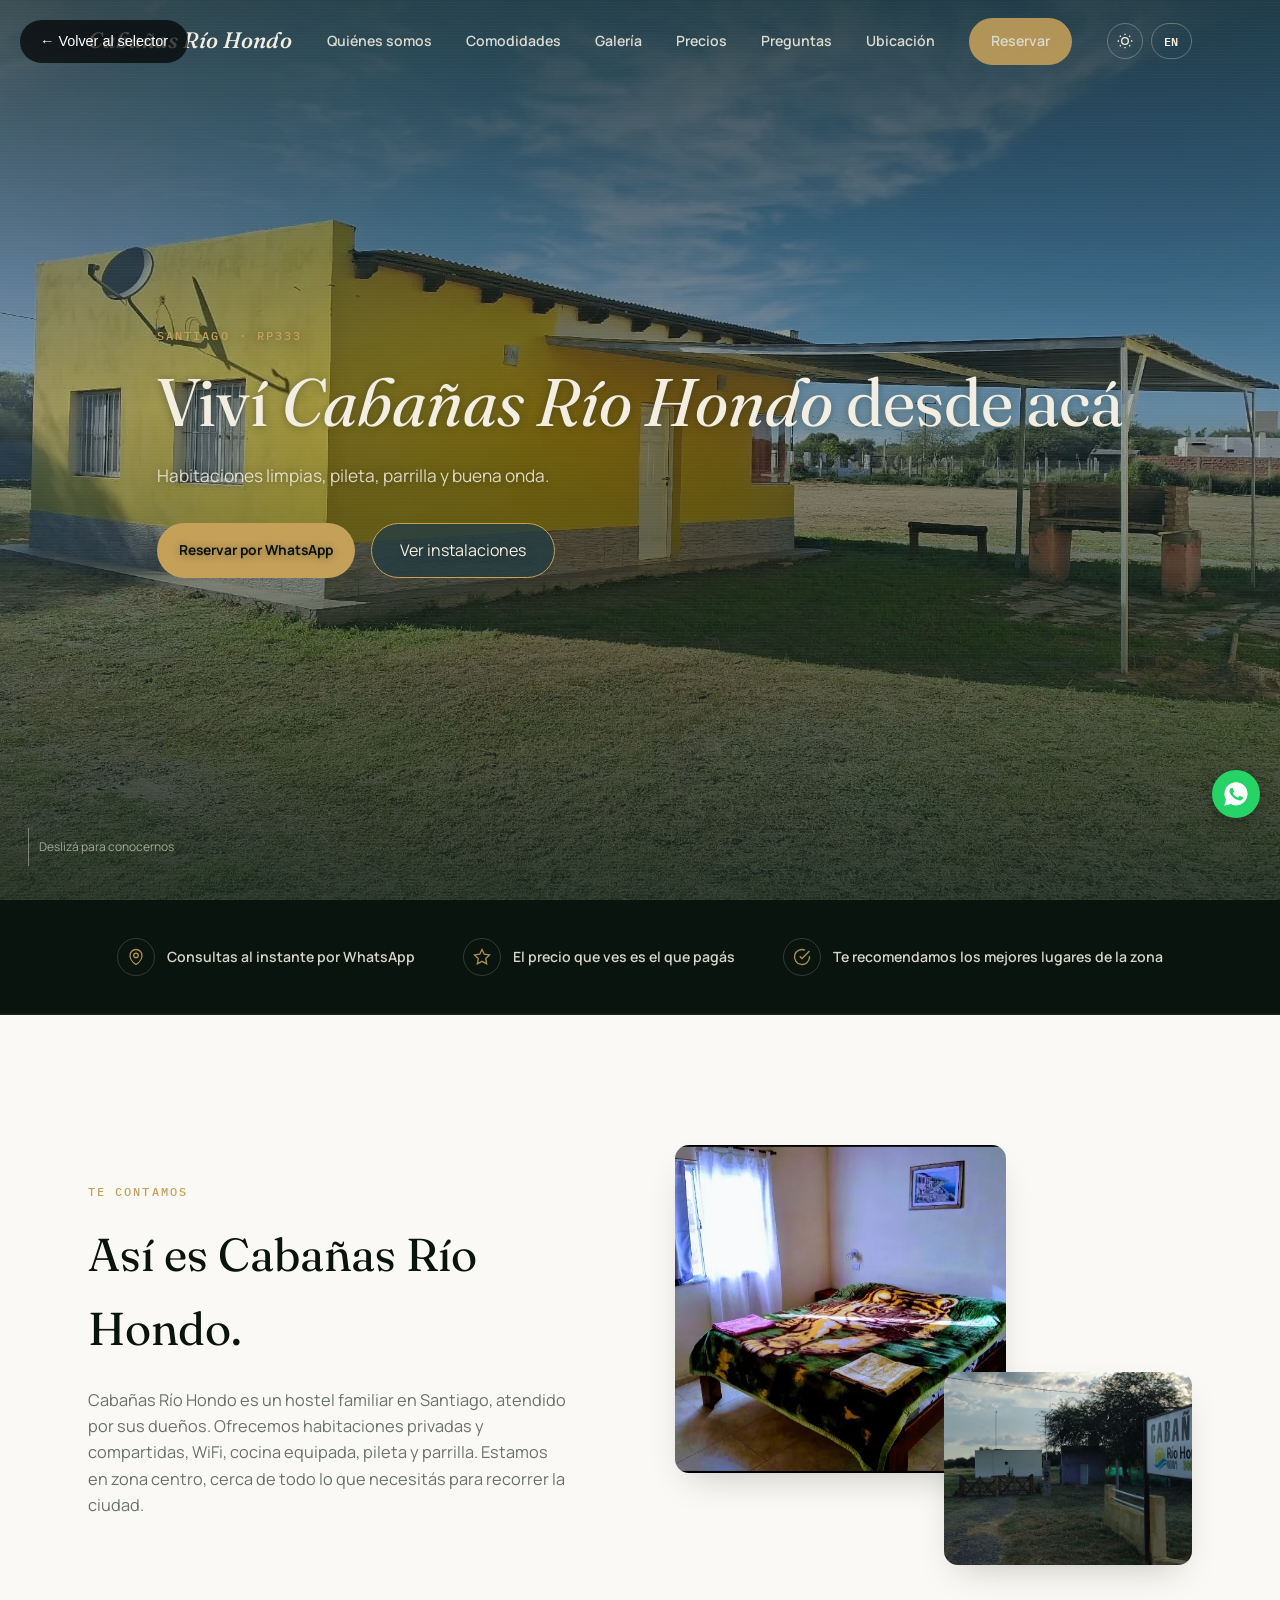
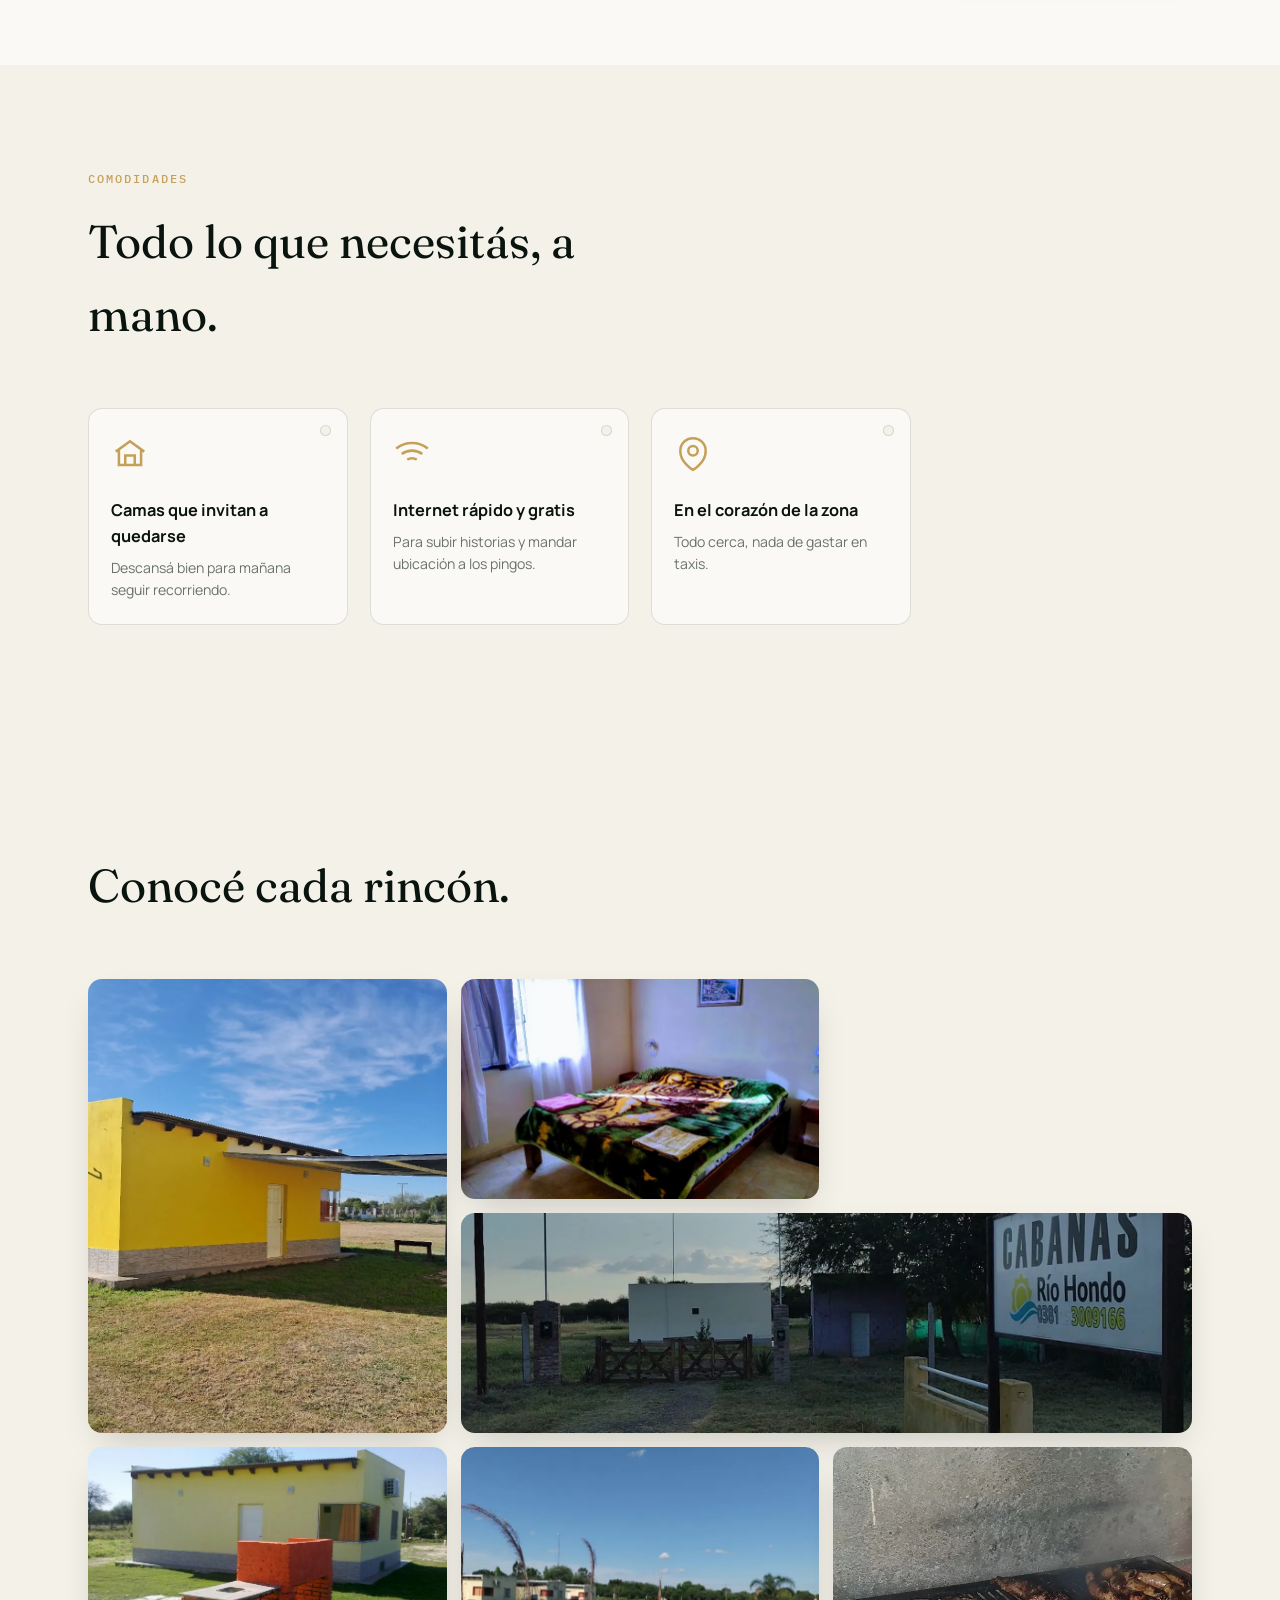
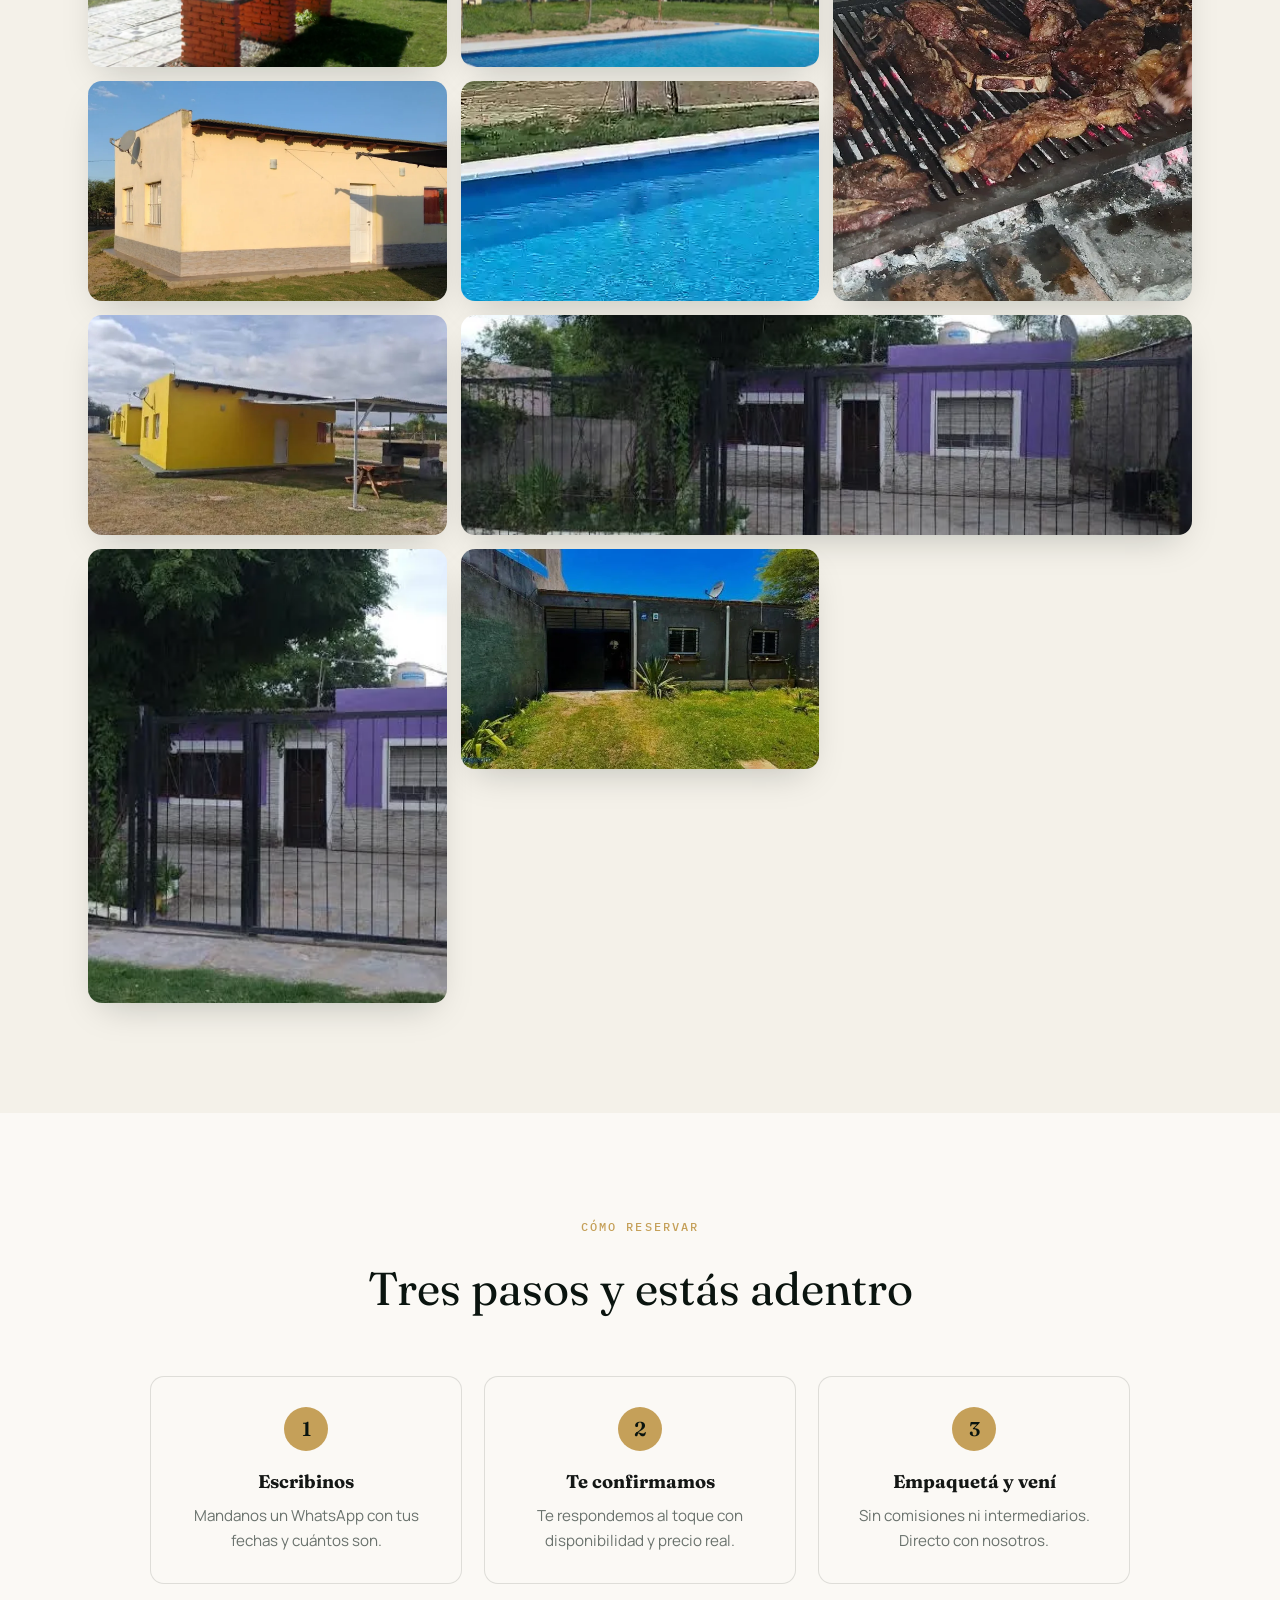
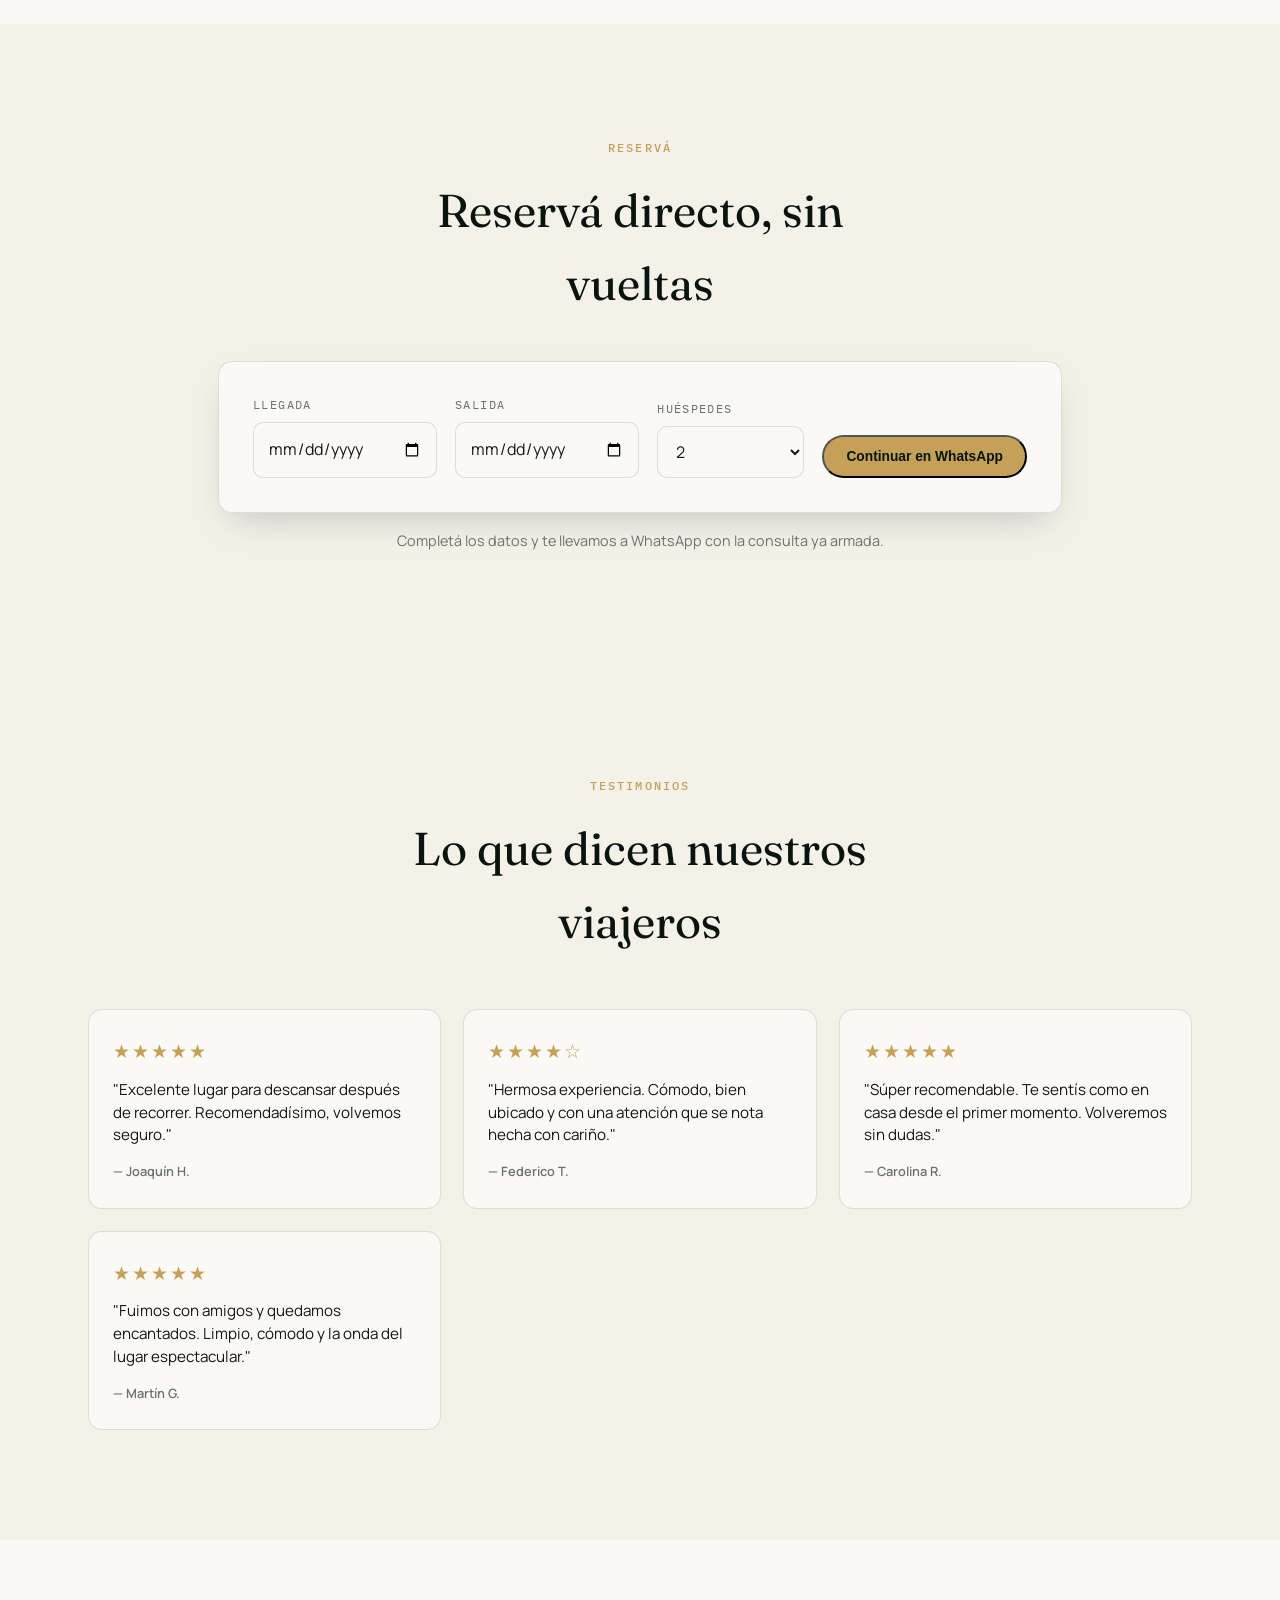
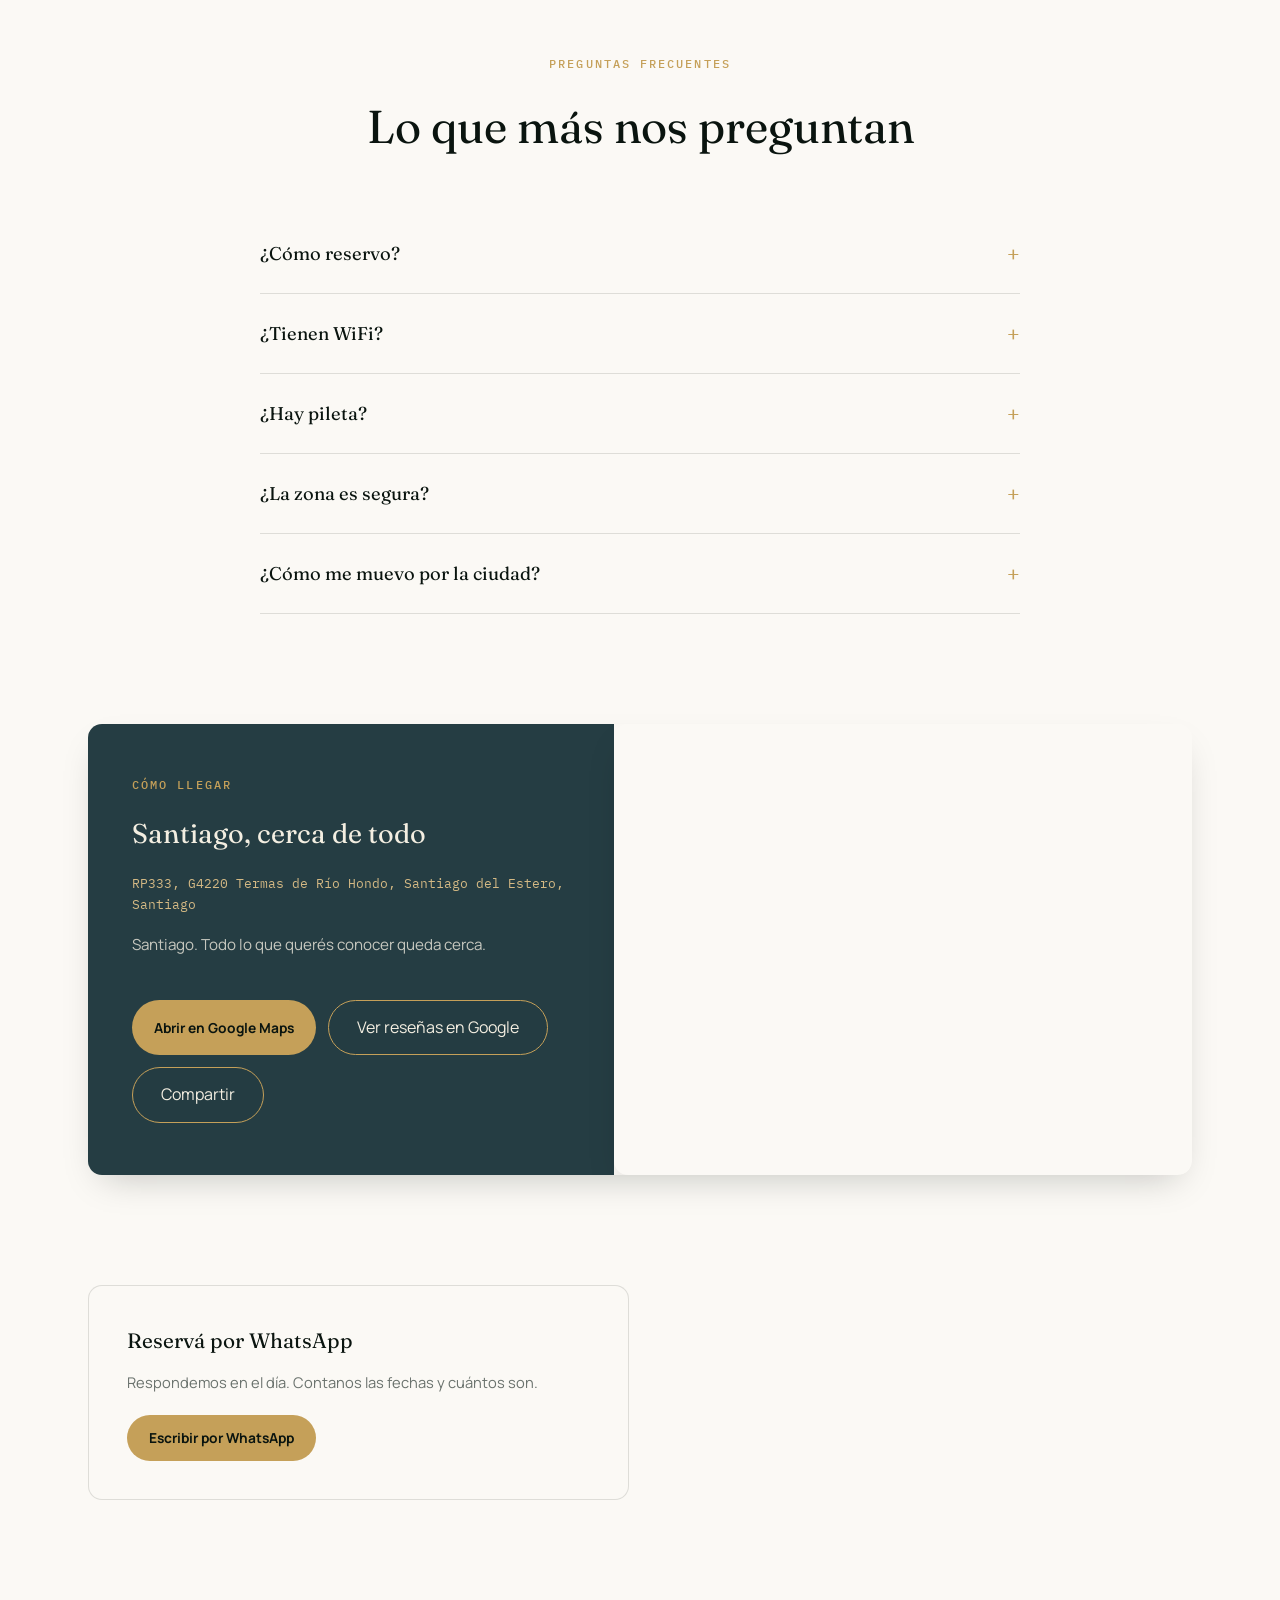
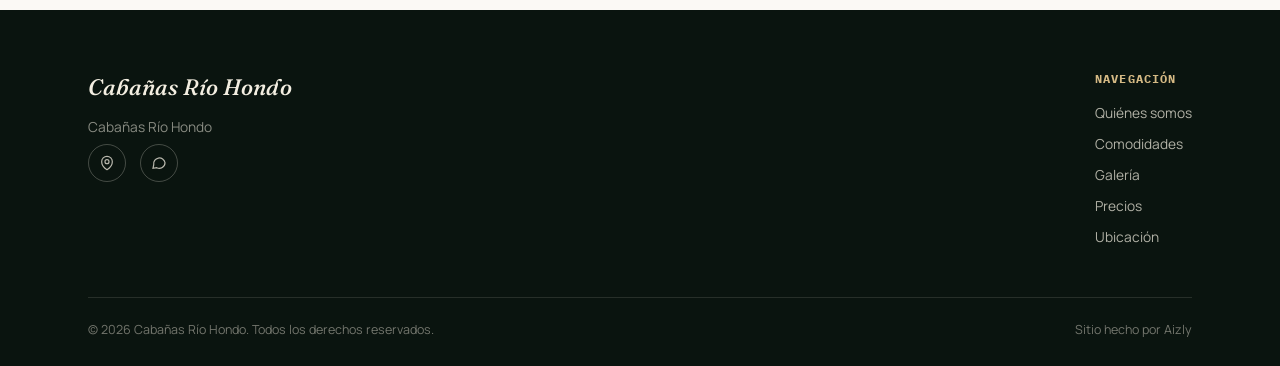
==== preview-A.html @ 096419b9 "Initial commit" ====
<!DOCTYPE html>
<html lang="es-AR">

<head>
  <meta charset="UTF-8">
  <meta name="viewport" content="width=device-width, initial-scale=1.0">
  <title id="meta-title">Cargando...</title>
  <meta name="description" id="meta-description" content="">
  <link rel="canonical" href="">
  <meta name="theme-color" content="#16281F">
  <meta name="apple-mobile-web-app-capable" content="yes">
  <meta name="apple-mobile-web-app-status-bar-style" content="black-translucent">
  <meta name="mobile-web-app-capable" content="yes">

  <script type="application/ld+json" id="schema-json"></script>

  <meta property="og:title" id="og-title" content="">
  <meta property="og:description" id="og-description" content="">
  <meta property="og:url" id="og-url" content="">
  <meta property="og:type" content="website">
  <meta property="og:image" id="og-image" content="">
  <meta property="og:image:width" content="1200">
  <meta property="og:image:height" content="900">
  <meta name="twitter:card" content="summary_large_image">
  <meta name="twitter:title" id="twitter-title" content="">
  <meta name="twitter:description" id="twitter-description" content="">
  <meta name="twitter:image" id="twitter-image" content="">

  <link rel="icon" id="favicon-link"
    href="data:image/svg+xml,%3Csvg xmlns='http://www.w3.org/2000/svg' viewBox='0 0 100 100'%3E%3Crect width='100' height='100' rx='20' fill='%2316281F'/%3E%3Cpath d='M30 25 L30 75 M70 25 L70 75 M30 50 L70 50' stroke='%23D9A441' stroke-width='7' fill='none' stroke-linecap='round' stroke-linejoin='round'/%3E%3C/svg%3E">
  <link rel="apple-touch-icon"
    href="data:image/svg+xml,%3Csvg xmlns='http://www.w3.org/2000/svg' viewBox='0 0 100 100'%3E%3Crect width='100' height='100' rx='20' fill='%2316281F'/%3E%3Cpath d='M30 25 L30 75 M70 25 L70 75 M30 50 L70 50' stroke='%23D9A441' stroke-width='7' fill='none' stroke-linecap='round' stroke-linejoin='round'/%3E%3C/svg%3E">

  <link rel="preconnect" href="https://fonts.googleapis.com">
  <link rel="preconnect" href="https://fonts.gstatic.com" crossorigin>
  <link
    href="https://fonts.googleapis.com/css2?family=Fraunces:ital,opsz,wght@0,9..144,400;0,9..144,600;1,9..144,500&family=Manrope:wght@400;500;600;700;800&family=IBM+Plex+Mono:wght@400;500&display=swap"
    rel="stylesheet">

  <style>
    :root {
      --pine-dark: #0A140F;
      --pine: #1A3025;
      --sea-dusk: #253D43;
      --gold: #C5A059;
      --gold-soft: #D4B984;
      --paper: #FBF9F5;
      --paper-warm: #F4F1E9;
      --ink: #141715;
      --ink-soft: #6A726D;
      --line: rgba(10, 20, 15, 0.12);
      --radius: 14px;
      --shadow: 0 15px 35px -15px rgba(10, 20, 15, 0.25);
      --card-bg: var(--paper);
      --section-alt-bg: var(--paper-warm);
      --header-scrolled-bg: rgba(251, 249, 245, 0.95);
      --header-scrolled-shadow: 0 4px 15px -5px rgba(10, 20, 15, 0.1);
    }

    [data-theme="dark"] {
      --paper: #0A140F;
      --paper-warm: #141715;
      --ink: #FBF9F5;
      --ink-soft: #A6A9A8;
      --line: rgba(251, 249, 245, 0.08);
      --shadow: 0 15px 35px -15px rgba(0, 0, 0, 0.5);
      --card-bg: #141715;
      --section-alt-bg: #141715;
      --header-scrolled-bg: rgba(10, 20, 15, 0.95);
      --header-scrolled-shadow: 0 4px 15px -5px rgba(0, 0, 0, 0.3);
    }

    * {
      margin: 0;
      padding: 0;
      box-sizing: border-box;
    }

    html {
      scroll-behavior: smooth;
      overflow-x: hidden;
    }

    body {
      font-family: 'Manrope', sans-serif;
      background: var(--paper);
      color: var(--ink);
      line-height: 1.6;
      overflow-x: hidden;
    }

    h1,
    h2,
    h3,
    .display {
      font-family: 'Fraunces', serif;
    }

    .mono {
      font-family: 'IBM Plex Mono', monospace;
    }

    a {
      text-decoration: none;
      color: inherit;
    }

    ul {
      list-style: none;
    }

    img {
      max-width: 100%;
      display: block;
    }

    section {
      position: relative;
    }

    .wrap {
      max-width: 1160px;
      margin: 0 auto;
      padding: 0 28px;
    }

    .eyebrow {
      font-family: 'IBM Plex Mono', monospace;
      text-transform: uppercase;
      letter-spacing: 0.18em;
      font-size: 0.72rem;
      color: var(--gold);
      font-weight: 500;
    }

    .reveal {
      opacity: 0;
      transform: translateY(28px);
      transition: opacity .8s ease, transform .8s ease;
    }

    .reveal.in {
      opacity: 1;
      transform: translateY(0);
    }

    @media (prefers-reduced-motion: reduce) {
      .reveal {
        opacity: 1;
        transform: none;
        transition: none;
      }

      html {
        scroll-behavior: auto;
      }
    }

    .trust-bar {
      background: var(--pine-dark);
      padding: 38px 0;
      text-align: center;
      border-bottom: 1px solid rgba(243, 238, 225, 0.08);
    }

    [data-theme="dark"] .trust-bar {
      background: #0A120D;
    }

    .trust-inner {
      display: flex;
      justify-content: center;
      align-items: center;
      gap: 48px;
      flex-wrap: wrap;
    }

    .trust-item {
      display: flex;
      align-items: center;
      gap: 12px;
      color: #F3EEE1;
      font-size: 0.88rem;
      font-weight: 600;
      opacity: 0.88;
    }

    .trust-item .trust-icon {
      width: 38px;
      height: 38px;
      border-radius: 50%;
      border: 1.5px solid rgba(243, 238, 225, 0.2);
      display: flex;
      align-items: center;
      justify-content: center;
      flex-shrink: 0;
      color: var(--gold);
    }

    .trust-item .trust-icon svg {
      width: 18px;
      height: 18px;
    }


    /* Botón flotante WhatsApp (móvil, sobre la barra de reserva) */
    .wa-float {
      position: fixed;
      bottom: 82px;
      right: 20px;
      z-index: 9999;
      width: 48px;
      height: 48px;
      border-radius: 50%;
      background: #25D366;
      display: flex;
      align-items: center;
      justify-content: center;
      box-shadow: 0 4px 12px rgba(0,0,0,0.25);
      transition: transform 0.2s;
    }
    .wa-float:hover {
      transform: scale(1.08);
    }

    .mobile-bar {
      display: none;
      position: fixed;
      bottom: 0;
      left: 0;
      right: 0;
      z-index: 9998;
      background: var(--pine-dark);
      padding: 10px;
      box-shadow: 0 -2px 10px rgba(0,0,0,0.2);
    }

    .mobile-bar a {
      display: flex;
      align-items: center;
      justify-content: center;
      gap: 6px;
      background: var(--gold);
      color: var(--pine-dark);
      padding: 8px;
      border-radius: 999px;
      font-weight: 700;
      font-size: 0.8rem;
      text-decoration: none;
    }

    .mobile-bar a svg {
      width: 18px;
      height: 18px;
    }

    @media (max-width:720px) {
      .mobile-bar {
        display: block;
      }
      body {
        padding-bottom: 70px;
      }
    }

    header {
      position: fixed;
      top: 0;
      left: 0;
      right: 0;
      z-index: 100;
      padding: 18px 0;
      transition: background .35s ease, padding .35s ease, box-shadow .35s ease;
    }

    header.scrolled {
      background: var(--header-scrolled-bg);
      backdrop-filter: blur(14px) saturate(180%);
      -webkit-backdrop-filter: blur(14px) saturate(180%);
      padding: 12px 0;
      box-shadow: var(--header-scrolled-shadow);
    }

    nav.wrap {
      display: flex;
      align-items: center;
      justify-content: space-between;
    }

    .logo {
      font-family: 'Fraunces', serif;
      font-style: italic;
      font-weight: 500;
      font-size: 1.4rem;
      color: #F3EEE1;
      letter-spacing: 0.01em;
      transition: color .35s ease;
    }

    header.scrolled .logo {
      color: var(--pine-dark);
    }

    .nav-links {
      display: flex;
      gap: 34px;
      align-items: center;
    }

    .nav-links a {
      font-size: 0.88rem;
      font-weight: 600;
      color: #F3EEE1;
      transition: color .35s ease, opacity .2s ease;
      opacity: 0.88;
    }

    header.scrolled .nav-links a {
      color: var(--pine-dark);
    }

    .nav-links a:hover {
      opacity: 1;
    }

    .nav-toggles {
      display: flex;
      gap: 8px;
      align-items: center;
    }

    .toggle-btn {
      width: 36px;
      height: 36px;
      border-radius: 50%;
      border: 1.5px solid rgba(243, 238, 225, 0.3);
      background: transparent;
      color: #F3EEE1;
      cursor: pointer;
      display: flex;
      align-items: center;
      justify-content: center;
      transition: background .2s, border-color .2s;
    }

    .toggle-btn:hover {
      background: rgba(243, 238, 225, 0.1);
      border-color: var(--gold);
    }

    .toggle-btn svg {
      width: 16px;
      height: 16px;
    }

    .lang-btn {
      width: auto;
      padding: 0 12px;
      border-radius: 999px;
      height: 36px;
      font-family: 'IBM Plex Mono', monospace;
      font-size: 0.72rem;
      font-weight: 600;
      letter-spacing: 0.05em;
    }

    header.scrolled .toggle-btn {
      border-color: rgba(22, 40, 31, 0.3);
      color: var(--ink);
    }

    header.scrolled .toggle-btn:hover {
      background: rgba(22, 40, 31, 0.06);
    }

    [data-theme="dark"] header.scrolled .toggle-btn {
      border-color: rgba(232, 227, 214, 0.2);
      color: var(--ink);
    }

    [data-theme="dark"] header.scrolled .toggle-btn:hover {
      background: rgba(232, 227, 214, 0.08);
    }

    [data-theme="dark"] header.scrolled .logo {
      color: var(--ink);
    }

    [data-theme="dark"] header.scrolled .nav-links a {
      color: var(--ink);
    }

    [data-theme="dark"] header.scrolled .burger span {
      background: var(--ink);
    }

    .btn {
      display: inline-flex;
      align-items: center;
      gap: 8px;
      padding: 12px 22px;
      border-radius: 999px;
      font-weight: 700;
      font-size: 0.86rem;
      transition: transform .25s ease, box-shadow .25s ease;
    }

    .btn-gold {
      background: var(--gold);
      color: var(--pine-dark);
    }

    .btn-gold:hover {
      transform: translateY(-2px);
      box-shadow: 0 12px 24px -10px rgba(217, 164, 65, 0.6);
    }

    .btn-ghost, button.btn-ghost {
      border: 1.5px solid var(--gold);
      color: #F3EEE1;
      padding: 14px 28px;
      border-radius: 999px;
      cursor: pointer;
      font: inherit;
      background: rgba(37, 61, 67, 0.8);
    }

    header.scrolled .btn-ghost {
      border-color: var(--pine-dark);
      color: var(--pine-dark);
    }

    [data-theme="dark"] .btn-ghost {
      border-color: rgba(232, 227, 214, 0.3);
      color: var(--ink);
    }

    [data-theme="dark"] header.scrolled .btn-ghost {
      border-color: var(--ink);
      color: var(--ink);
    }

    .burger {
      display: none;
      width: 26px;
      height: 20px;
      position: relative;
      cursor: pointer;
      background: none;
      border: none;
    }

    .burger span {
      position: absolute;
      left: 0;
      right: 0;
      height: 2px;
      background: var(--paper);
      transition: .3s;
    }

    header.scrolled .burger span {
      background: var(--pine-dark);
    }

    .burger span:nth-child(1) {
      top: 0;
    }

    .burger span:nth-child(2) {
      top: 9px;
    }

    .burger span:nth-child(3) {
      top: 18px;
    }

    .hero {
      height: 100vh;
      min-height: 640px;
      display: flex;
      align-items: center;
      position: relative;
      overflow: hidden;
      background: var(--pine-dark);
    }

    .hero-video {
      position: absolute;
      inset: 0;
      width: 100%;
      height: 100%;
      object-fit: cover;
      z-index: 0;
      background: var(--pine-dark);
    }

    .hero.no-video::before {
      content: '';
      position: absolute;
      inset: 0;
      background: linear-gradient(135deg, #1a3a2a 0%, #2d5a3d 25%, #1a3a2a 50%, #0f2318 75%, #1a3a2a 100%);
      background-size: 400% 400%;
      animation: gradientShift 8s ease infinite;
      z-index: 0;
    }

    @keyframes gradientShift {
      0%, 100% { background-position: 0% 50%; }
      25% { background-position: 100% 0%; }
      50% { background-position: 100% 100%; }
      75% { background-position: 0% 100%; }
    }

    .hero-overlay {
      position: absolute;
      inset: 0;
      z-index: 1;
      background: linear-gradient(180deg, rgba(22, 40, 31, 0.75) 0%, rgba(22, 40, 31, 0.35) 45%, rgba(22, 40, 31, 0.85) 100%);
    }

    .grain {
      position: absolute;
      inset: 0;
      z-index: 1;
      background: repeating-linear-gradient(0deg, rgba(255, 255, 255, 0.02) 0 1px, transparent 1px 3px);
      pointer-events: none;
    }

    .hero-content {
      position: relative;
      z-index: 2;
      color: #F3EEE1;
      text-shadow: 0 1px 8px rgba(22, 40, 31, 0.4);
    }

    .hero-content .eyebrow {
      margin-bottom: 18px;
      display: inline-block;
    }

    .hero-content h1 {
      font-size: clamp(2.4rem, 6vw, 4.2rem);
      font-weight: 400;
      line-height: 1.15;
      margin-bottom: 22px;
      overflow-wrap: break-word;
      word-break: break-word;
      hyphens: auto;
    }

    .hero-content p {
      max-width: 520px;
      font-size: 1.08rem;
      color: rgba(243, 238, 225, 0.85);
      margin-bottom: 34px;
      line-height: 1.5;
    }

    .hero-social-proof {
      display: inline-flex;
      align-items: center;
      gap: 9px;
      margin: 0 0 26px;
      padding: 8px 16px 8px 12px;
      border-radius: 999px;
      border: 1px solid rgba(243, 238, 225, 0.25);
      background: rgba(243, 238, 225, 0.08);
      backdrop-filter: blur(6px);
      color: #F3EEE1;
      font-size: 0.86rem;
      font-weight: 600;
      width: fit-content;
    }

    .hero-social-proof svg {
      width: 16px;
      height: 16px;
      color: var(--gold-soft);
      flex-shrink: 0;
    }

    .hero-social-proof .count {
      font-family: 'IBM Plex Mono', monospace;
      color: var(--gold-soft);
    }

    .hero-actions {
      display: flex;
      gap: 16px;
      flex-wrap: wrap;
    }

    .scroll-cue {
      position: absolute;
      bottom: 34px;
      left: 28px;
      z-index: 2;
      display: flex;
      align-items: center;
      gap: 10px;
      color: rgba(243, 238, 225, 0.6);
      font-size: 0.75rem;
    }

    @keyframes heroReveal {
      from {
        opacity: 0;
        transform: translateY(30px);
      }

      to {
        opacity: 1;
        transform: translateY(0);
      }
    }

    .hero-content .eyebrow {
      animation: heroReveal .7s ease forwards .05s;
      opacity: 0;
    }

    .hero-content h1 {
      animation: heroReveal .7s ease forwards .2s;
      opacity: 0;
    }

    .hero-content h1 em {
      animation: heroReveal .7s ease forwards .45s;
      opacity: 0;
    }

    .hero-content p {
      animation: heroReveal .7s ease forwards .65s;
      opacity: 0;
    }

    .hero-content .hero-actions {
      animation: heroReveal .7s ease forwards .8s;
      opacity: 0;
    }

    .scroll-cue::before {
      content: "";
      width: 1px;
      height: 38px;
      background: rgba(243, 238, 225, 0.4);
      animation: scrollline 2s ease-in-out infinite;
    }

    @keyframes scrollline {

      0%,
      100% {
        transform: scaleY(1);
        opacity: .4;
      }

      50% {
        transform: scaleY(0.5);
        opacity: 1;
      }
    }

    .about {
      padding: 130px 0 100px;
    }

    .about-grid {
      display: grid;
      grid-template-columns: 1fr 1fr;
      gap: 70px;
      align-items: center;
    }

    .about h2 {
      font-size: clamp(2.1rem, 3.6vw, 2.9rem);
      font-weight: 400;
      margin: 14px 0 22px;
      color: var(--pine-dark);
    }

    [data-theme="dark"] .about h2 {
      color: var(--ink);
    }

    .about p {
      color: var(--ink-soft);
      font-size: 1.02rem;
      max-width: 480px;
    }

    .photo-stack {
      position: relative;
      height: 420px;
    }

    .about-photo {
      position: absolute;
      border-radius: var(--radius);
      overflow: hidden;
      box-shadow: var(--shadow);
      object-fit: cover;
    }

    .about-photo.p1 {
      width: 64%;
      height: 78%;
      top: 0;
      left: 0;
    }

    .about-photo.p2 {
      width: 48%;
      height: 46%;
      bottom: 0;
      right: 0;
    }

    .amenities {
      padding: 100px 0;
      background: var(--section-alt-bg);
    }

    .section-head {
      max-width: 560px;
      margin-bottom: 56px;
    }

    .section-head h2 {
      font-size: clamp(2.1rem, 3.6vw, 2.9rem);
      font-weight: 400;
      margin-top: 14px;
      color: var(--pine-dark);
    }

    [data-theme="dark"] .section-head h2 {
      color: var(--ink);
    }

    .tag-grid {
      display: grid;
      grid-template-columns: repeat(4, 1fr);
      gap: 22px;
    }

    .tag-card {
      background: var(--card-bg);
      border-radius: 14px;
      padding: 26px 22px 22px;
      border: 1px solid var(--line);
      position: relative;
      transition: transform .3s ease, box-shadow .3s ease, border-color .3s ease;
    }

    .tag-card::before {
      content: "";
      position: absolute;
      top: 16px;
      right: 16px;
      width: 9px;
      height: 9px;
      border-radius: 50%;
      background: var(--paper-warm);
      border: 1px solid var(--line);
    }

    .tag-card:hover {
      transform: translateY(-8px);
      box-shadow: 0 24px 60px -20px rgba(22, 40, 31, 0.45);
      border-color: transparent;
    }

    .tag-card .icon {
      width: 38px;
      height: 38px;
      margin-bottom: 16px;
      color: var(--gold);
    }

    .tag-card h3 {
      font-family: 'Manrope', sans-serif;
      font-size: 1.02rem;
      font-weight: 700;
      margin-bottom: 8px;
      color: var(--pine-dark);
    }

    [data-theme="dark"] .tag-card h3 {
      color: var(--ink);
    }

    .tag-card p {
      font-size: 0.88rem;
      color: var(--ink-soft);
    }

    .gallery {
      padding: 110px 0;
      background: var(--section-alt-bg);
    }

    .gallery-grid {
      display: grid;
      grid-template-columns: repeat(3, 1fr);
      grid-auto-rows: 220px;
      gap: 14px;
    }

    .gallery-item {
      border-radius: var(--radius);
      overflow: hidden;
      position: relative;
      box-shadow: var(--shadow);
      transition: transform .35s cubic-bezier(0.4, 0, 0.2, 1);
      cursor: pointer;
    }

    .gallery-item:hover {
      transform: scale(1.03);
      z-index: 2;
    }

    .gallery-item:nth-child(5n+1) {
      grid-row: span 2;
    }

    .gallery-item:nth-child(7n+3) {
      grid-column: span 2;
    }

    .gallery-item img,
    .gallery-item video {
      width: 100%;
      height: 100%;
      object-fit: cover;
      display: block;
    }

    .gallery-overlay {
      position: absolute;
      inset: 0;
      background: linear-gradient(180deg, transparent 40%, rgba(22, 40, 31, 0.85) 100%);
      display: flex;
      align-items: flex-end;
      padding: 20px;
      opacity: 0;
      transition: opacity .35s ease;
    }

    .gallery-item:hover .gallery-overlay {
      opacity: 1;
    }

    .gallery-overlay span {
      color: #F3EEE1;
      font-size: 0.82rem;
      font-weight: 600;
      letter-spacing: 0.02em;
    }

    .pricing {
      padding: 110px 0;
      background: var(--pine-dark);
      color: #F3EEE1;
      text-align: center;
      position: relative;
      overflow: hidden;
    }

    .pricing::before {
      content: "";
      position: absolute;
      inset: 0;
      background-image: radial-gradient(circle, rgba(243, 238, 225, 0.05) 1px, transparent 1px);
      background-size: 26px 26px;
    }

    .pricing .wrap {
      position: relative;
    }

    .seal {
      width: 180px;
      height: 180px;
      border: 2px dashed var(--gold);
      border-radius: 50%;
      display: flex;
      flex-direction: column;
      align-items: center;
      justify-content: center;
      margin: 0 auto 34px;
      transform: rotate(-6deg);
    }

    .seal .amount {
      font-family: 'Fraunces', serif;
      font-size: 2.1rem;
      color: var(--gold-soft);
    }

    .seal .per {
      font-family: 'IBM Plex Mono', monospace;
      font-size: 0.68rem;
      letter-spacing: 0.08em;
      color: rgba(243, 238, 225, 0.7);
      margin-top: 4px;
    }

    .pricing h2 {
      font-size: clamp(1.8rem, 3vw, 2.4rem);
      font-weight: 400;
      max-width: 520px;
      margin: 0 auto 30px;
    }

    .faq {
      padding: 110px 0;
    }

    .faq-list {
      max-width: 760px;
      margin: 0 auto;
    }

    .faq-item {
      border-bottom: 1px solid var(--line);
    }

    .faq-q {
      width: 100%;
      text-align: left;
      background: none;
      border: none;
      cursor: pointer;
      padding: 26px 0;
      display: flex;
      justify-content: space-between;
      align-items: center;
      gap: 20px;
      font-family: 'Fraunces', serif;
      font-size: 1.15rem;
      color: var(--pine-dark);
    }

    [data-theme="dark"] .faq-q {
      color: var(--ink);
    }

    .faq-q .plus {
      font-family: 'IBM Plex Mono', monospace;
      font-size: 1.3rem;
      color: var(--gold);
      transition: transform .3s ease;
      flex-shrink: 0;
    }

    .faq-item.open .plus {
      transform: rotate(45deg);
    }

    .faq-a {
      max-height: 0;
      overflow: hidden;
      transition: max-height .4s ease;
    }

    .faq-a p {
      padding-bottom: 24px;
      color: var(--ink-soft);
      max-width: 600px;
    }

    .location {
      padding: 0 0 110px;
    }

    .loc-grid {
      display: grid;
      grid-template-columns: 1fr 1.1fr;
      gap: 0;
      border-radius: var(--radius);
      overflow: hidden;
      box-shadow: var(--shadow);
    }

    .loc-info {
      background: var(--sea-dusk);
      color: #F3EEE1;
      padding: 52px 44px;
      display: flex;
      flex-direction: column;
      justify-content: center;
      gap: 18px;
    }

    .loc-info h3 {
      font-size: 1.7rem;
      font-weight: 400;
    }

    .loc-info p {
      color: rgba(243, 238, 225, 0.78);
      font-size: 0.95rem;
    }

    .loc-info .addr {
      font-family: 'IBM Plex Mono', monospace;
      font-size: 0.82rem;
      color: var(--gold-soft);
    }

    #loc-highlights {
      display: flex;
      flex-direction: column;
      gap: 10px;
      margin-top: 6px;
    }

    .loc-highlight {
      display: flex;
      align-items: center;
      gap: 10px;
      font-size: 0.88rem;
      color: rgba(243, 238, 225, 0.78);
    }

    .loc-highlight svg {
      width: 18px;
      height: 18px;
      color: var(--gold-soft);
      flex-shrink: 0;
    }

    .map-embed {
      position: relative;
      width: 100%;
      min-height: 340px;
      border-radius: var(--radius);
      overflow: hidden;
      box-shadow: var(--shadow);
    }

    .map-embed iframe {
      position: absolute;
      inset: 0;
      width: 100%;
      height: 100%;
      border: 0;
    }

    .map-embed img,
    .map-embed video {
      width: 100%;
      height: 100%;
      min-height: 340px;
      object-fit: cover;
      display: block;
    }

    .map-embed video {
      background: #000;
    }

    .map-embed img {
      animation: kenBurns 12s ease-in-out infinite alternate;
    }

    .map-embed .map-overlay {
      position: absolute;
      inset: 0;
      background: linear-gradient(135deg, rgba(22, 40, 31, 0.55) 0%, transparent 60%);
      display: flex;
      align-items: flex-end;
      padding: 24px;
      pointer-events: none;
    }

    .map-embed .map-overlay .pin-badge {
      display: flex;
      align-items: center;
      gap: 8px;
      background: rgba(22, 40, 31, 0.75);
      backdrop-filter: blur(8px);
      -webkit-backdrop-filter: blur(8px);
      padding: 10px 16px;
      border-radius: 999px;
      color: #F3EEE1;
      font-family: 'IBM Plex Mono', monospace;
      font-size: 0.78rem;
      letter-spacing: 0.04em;
    }

    .map-embed .map-overlay .pin-badge svg {
      width: 14px;
      height: 14px;
      flex-shrink: 0;
    }

    @keyframes kenBurns {
      0% {
        transform: scale(1) translate(0, 0);
      }

      100% {
        transform: scale(1.12) translate(-1.5%, -1%);
      }
    }

    .contact {
      padding: 0 0 110px;
    }

    .contact-grid {
      display: grid;
      grid-template-columns: 1fr 1fr;
      gap: 22px;
    }

    .contact-card {
      background: var(--card-bg);
      border-radius: var(--radius);
      padding: 38px;
      display: flex;
      flex-direction: column;
      gap: 14px;
      border: 1px solid var(--line);
    }

    .contact-card h3 {
      font-size: 1.3rem;
      font-weight: 400;
      color: var(--pine-dark);
    }

    [data-theme="dark"] .contact-card h3 {
      color: var(--ink);
    }

    .contact-card p {
      color: var(--ink-soft);
      font-size: 0.92rem;
    }

    .contact-card .btn {
      align-self: flex-start;
      margin-top: 6px;
    }

    .contact-email-btn {
      border-color: var(--pine-dark);
      color: var(--pine-dark);
    }

    [data-theme="dark"] .contact-email-btn {
      border-color: var(--ink);
      color: var(--ink);
    }

    footer {
      background: var(--pine-dark);
      color: rgba(243, 238, 225, 0.75);
      padding: 60px 0 26px;
    }

    .foot-top {
      display: flex;
      justify-content: space-between;
      align-items: flex-start;
      flex-wrap: wrap;
      gap: 36px;
      padding-bottom: 40px;
      border-bottom: 1px solid rgba(243, 238, 225, 0.12);
    }

    .foot-brand .logo {
      color: #F3EEE1;
      margin-bottom: 10px;
      display: block;
    }

    .foot-brand p {
      max-width: 280px;
      font-size: 0.86rem;
      color: rgba(243, 238, 225, 0.55);
    }

    .foot-cols {
      display: flex;
      gap: 60px;
      flex-wrap: wrap;
    }

    .foot-col h4 {
      font-family: 'IBM Plex Mono', monospace;
      font-size: 0.72rem;
      letter-spacing: 0.1em;
      text-transform: uppercase;
      color: var(--gold-soft);
      margin-bottom: 14px;
    }

    .foot-col a {
      display: block;
      font-size: 0.86rem;
      margin-bottom: 9px;
      color: rgba(243, 238, 225, 0.72);
      transition: color .2s;
    }

    .foot-col a:hover {
      color: var(--gold-soft);
    }

    .social-row {
      display: flex;
      gap: 14px;
      margin-top: 6px;
    }

    .social-row a {
      width: 38px;
      height: 38px;
      border-radius: 50%;
      border: 1px solid rgba(243, 238, 225, 0.25);
      display: flex;
      align-items: center;
      justify-content: center;
      transition: .25s;
    }

    .social-row a:hover {
      background: var(--gold);
      border-color: var(--gold);
      color: var(--pine-dark);
    }

    .foot-bottom {
      display: flex;
      justify-content: space-between;
      padding-top: 22px;
      font-size: 0.78rem;
      color: rgba(243, 238, 225, 0.45);
      flex-wrap: wrap;
      gap: 10px;
    }

    @media (max-width:920px) {

      .about-grid,
      .loc-grid,
      .contact-grid {
        grid-template-columns: 1fr;
      }

      .tag-grid {
        grid-template-columns: repeat(2, 1fr);
      }

      .gallery-item {
        grid-column: span 1;
        grid-row: span 1;
      }

      .gallery-grid {
        grid-template-columns: repeat(2, 1fr);
        grid-auto-rows: 180px;
      }

      .foot-top {
        flex-direction: column;
      }

      .map-embed {
        min-height: 260px;
      }

      .map-embed img,
      .map-embed video {
        min-height: 260px;
      }
    }

    @media (max-width:720px) {
      .nav-links {
        position: fixed;
        top: 0;
        right: 0;
        height: 100vh;
        width: 76%;
        max-width: 320px;
        background: var(--pine-dark);
        flex-direction: column;
        justify-content: center;
        align-items: flex-start;
        padding: 40px;
        gap: 28px;
        transform: translateX(100%);
        visibility: hidden;
        transition: transform .4s ease, visibility 0s .4s;
      }

      .nav-links.open {
        transform: translateX(0);
        visibility: visible;
        transition: transform .4s ease, visibility 0s;
      }

      .nav-links a {
        color: #F3EEE1 !important;
        font-size: 1.1rem;
      }

      .burger {
        display: block;
      }

      .tag-grid {
        grid-template-columns: 1fr 1fr;
      }

      .hero-content p {
        max-width: 100%;
      }
    }

    @media (max-width:480px) {
      .tag-grid {
        grid-template-columns: 1fr;
      }

      .gallery-grid {
        grid-template-columns: 1fr;
        grid-auto-rows: 240px;
      }

      .gallery-item {
        grid-column: span 1;
        grid-row: span 1;
      }

      .wrap {
        padding: 0 20px;
      }
    }

    /* === Scroll Progress === */
    .scroll-progress {
      position: fixed;
      top: 0;
      left: 0;
      height: 3px;
      background: var(--gold);
      z-index: 101;
      width: 0%;
      transition: width 50ms linear;
    }

    /* === Splash Screen === */
    .splash {
      position: fixed;
      inset: 0;
      z-index: 999;
      background: var(--pine-dark);
      display: flex;
      flex-direction: column;
      align-items: center;
      justify-content: center;
      gap: 24px;
      transition: opacity .5s ease;
    }

    .splash.hide {
      opacity: 0;
      pointer-events: none;
    }

    .splash-logo {
      font-family: 'Fraunces', serif;
      font-style: italic;
      font-size: 2rem;
      color: var(--gold);
    }

    .splash-spinner {
      width: 32px;
      height: 32px;
      border: 2px solid rgba(243, 238, 225, 0.15);
      border-top-color: var(--gold);
      border-radius: 50%;
      animation: spin .8s linear infinite;
    }

    @keyframes spin {
      to {
        transform: rotate(360deg);
      }
    }

    /* === Lightbox === */
    .lightbox {
      display: none;
      position: fixed;
      inset: 0;
      z-index: 200;
      background: rgba(0, 0, 0, 0.92);
      backdrop-filter: blur(8px);
      align-items: center;
      justify-content: center;
      opacity: 0;
      transition: opacity .3s ease;
    }

    .lightbox.active {
      display: flex;
      opacity: 1;
    }

    .lb-content {
      max-width: 90vw;
      max-height: 85vh;
    }

    .lb-content img,
    .lb-content video {
      max-width: 100%;
      max-height: 85vh;
      border-radius: 8px;
      object-fit: contain;
    }

    .lb-close,
    .lb-prev,
    .lb-next {
      position: absolute;
      background: none;
      border: none;
      color: white;
      cursor: pointer;
      z-index: 201;
      transition: opacity .2s;
    }

    .lb-close:hover,
    .lb-prev:hover,
    .lb-next:hover {
      opacity: 0.7;
    }

    .lb-close {
      top: 20px;
      right: 24px;
      font-size: 2.5rem;
    }

    .lb-prev {
      left: 20px;
      top: 50%;
      transform: translateY(-50%);
      font-size: 3rem;
    }

    .lb-next {
      right: 20px;
      top: 50%;
      transform: translateY(-50%);
      font-size: 3rem;
    }

    .lb-counter {
      position: absolute;
      bottom: 20px;
      left: 50%;
      transform: translateX(-50%);
      color: rgba(255, 255, 255, 0.7);
      font-family: 'IBM Plex Mono', monospace;
      font-size: 0.8rem;
    }

    @media (max-width: 720px) {

      .lb-prev,
      .lb-next {
        font-size: 2rem;
      }

      .lb-prev {
        left: 10px;
      }

      .lb-next {
        right: 10px;
      }
    }

    /* === Stagger Animations === */
    .tag-grid .reveal:nth-child(1) {
      transition-delay: 0ms;
    }

    .tag-grid .reveal:nth-child(2) {
      transition-delay: 80ms;
    }

    .tag-grid .reveal:nth-child(3) {
      transition-delay: 160ms;
    }

    .tag-grid .reveal:nth-child(4) {
      transition-delay: 240ms;
    }

    .tag-grid .reveal:nth-child(5) {
      transition-delay: 320ms;
    }

    .tag-grid .reveal:nth-child(6) {
      transition-delay: 400ms;
    }

    .tag-grid .reveal:nth-child(7) {
      transition-delay: 480ms;
    }

    .tag-grid .reveal:nth-child(8) {
      transition-delay: 560ms;
    }

    .gallery-grid .reveal:nth-child(1) {
      transition-delay: 0ms;
    }

    .gallery-grid .reveal:nth-child(2) {
      transition-delay: 80ms;
    }

    .gallery-grid .reveal:nth-child(3) {
      transition-delay: 160ms;
    }

    .gallery-grid .reveal:nth-child(4) {
      transition-delay: 240ms;
    }

    .gallery-grid .reveal:nth-child(5) {
      transition-delay: 320ms;
    }

    .gallery-grid .reveal:nth-child(6) {
      transition-delay: 400ms;
    }

    .gallery-grid .reveal:nth-child(7) {
      transition-delay: 480ms;
    }

    .gallery-grid .reveal:nth-child(8) {
      transition-delay: 560ms;
    }

    .gallery-grid .reveal:nth-child(9) {
      transition-delay: 640ms;
    }

    .gallery-grid .reveal:nth-child(10) {
      transition-delay: 720ms;
    }

    .gallery-grid .reveal:nth-child(11) {
      transition-delay: 800ms;
    }

    .gallery-grid .reveal:nth-child(12) {
      transition-delay: 880ms;
    }

    .pricing .reveal {
      transition-delay: 0ms;
    }

    .pricing .reveal:nth-child(2) {
      transition-delay: 120ms;
    }

    .pricing .reveal:nth-child(3) {
      transition-delay: 240ms;
    }

    /* === Testimonials === */
    .testimonials {
      padding: 110px 0;
      background: var(--section-alt-bg);
    }

    .testimonials-grid {
      display: grid;
      grid-template-columns: repeat(3, 1fr);
      gap: 22px;
    }

    .testimonial-card {
      background: var(--card-bg);
      border-radius: var(--radius);
      padding: 26px 24px;
      border: 1px solid var(--line);
      transition: transform .3s ease, box-shadow .3s ease;
    }

    .testimonial-card:hover {
      transform: translateY(-6px);
      box-shadow: var(--shadow);
    }

    .testimonial-card .stars {
      color: var(--gold);
      font-size: 1.2rem;
      margin-bottom: 12px;
      letter-spacing: 2px;
    }

    .testimonial-card .quote {
      font-size: 0.95rem;
      color: var(--ink);
      line-height: 1.5;
      margin-bottom: 14px;
    }

    .testimonial-card .author {
      font-size: 0.8rem;
      color: var(--ink-soft);
      font-weight: 600;
    }

    .testimonials-grid .reveal:nth-child(1) {
      transition-delay: 0ms;
    }

    .testimonials-grid .reveal:nth-child(2) {
      transition-delay: 100ms;
    }

    .testimonials-grid .reveal:nth-child(3) {
      transition-delay: 200ms;
    }

    /* ── Reservá (asistente de reservas) ── */
    .booking {
      padding: 110px 0;
      background: var(--section-alt-bg);
    }
    .booking .wrap {
      max-width: 900px;
    }
    .booking-form {
      display: grid;
      grid-template-columns: 1fr 1fr 0.8fr auto;
      gap: 18px;
      align-items: end;
      background: var(--card-bg);
      border: 1px solid var(--line);
      border-radius: var(--radius);
      box-shadow: var(--shadow);
      padding: 34px;
    }
    .bk-field {
      display: flex;
      flex-direction: column;
      gap: 8px;
      text-align: left;
    }
    .bk-field label {
      font-family: 'IBM Plex Mono', monospace;
      font-size: 0.72rem;
      letter-spacing: 0.12em;
      text-transform: uppercase;
      color: var(--ink-soft);
    }
    .bk-field input,
    .bk-field select {
      font: inherit;
      color: var(--ink);
      background: var(--paper);
      border: 1px solid var(--line);
      border-radius: 10px;
      padding: 13px 14px;
      outline: none;
      width: 100%;
      transition: border-color 0.2s ease;
    }
    .bk-field input:focus,
    .bk-field select:focus {
      border-color: var(--gold);
    }
    .booking-form .btn {
      white-space: nowrap;
    }
    .bk-error {
      color: #b3402f;
      margin-top: 14px;
      font-size: 0.95rem;
      text-align: center;
    }
    .bk-note {
      margin-top: 16px;
      text-align: center;
      color: var(--ink-soft);
      font-size: 0.9rem;
    }
    @media (max-width: 860px) {
      .booking-form {
        grid-template-columns: 1fr 1fr;
      }
      .booking-form .btn {
        grid-column: 1 / -1;
      }
    }
    @media (max-width: 520px) {
      .booking-form {
        grid-template-columns: 1fr;
        padding: 24px;
      }
    }
    /* ── Cómo reservar (3 pasos) ── */
    .steps {
      padding: 100px 0 40px;
    }
    .steps-grid {
      display: grid;
      grid-template-columns: repeat(3, 1fr);
      gap: 22px;
      max-width: 980px;
      margin: 0 auto;
    }
    .step-card {
      background: var(--card-bg);
      border: 1px solid var(--line);
      border-radius: var(--radius);
      padding: 30px 26px;
      text-align: center;
    }
    .step-num {
      width: 44px;
      height: 44px;
      margin: 0 auto 16px;
      display: flex;
      align-items: center;
      justify-content: center;
      border-radius: 50%;
      background: var(--gold);
      color: var(--pine-dark);
      font-family: 'Fraunces', serif;
      font-size: 1.25rem;
      font-weight: 600;
    }
    .step-card h3 {
      font-size: 1.15rem;
      margin-bottom: 8px;
      color: var(--ink);
    }
    .step-card p {
      color: var(--ink-soft);
      font-size: 0.95rem;
    }
    @media (max-width: 720px) {
      .steps-grid {
        grid-template-columns: 1fr;
      }
    }

    /* ── Testimonios: meta de reseñas + acciones de ubicación ── */
    .tst-meta {
      margin-top: 10px;
      color: var(--gold);
      font-family: 'IBM Plex Mono', monospace;
      font-size: 0.8rem;
      letter-spacing: 0.06em;
    }
    .loc-actions {
      display: flex;
      gap: 12px;
      flex-wrap: wrap;
      align-self: flex-start;
    }
    @media (max-width: 520px) {
      .loc-actions {
        flex-direction: column;
        align-self: stretch;
      }
    }
  </style>
</head>

<body>

  <div class="scroll-progress" id="scroll-progress"></div>

  <div class="splash" id="splash">
    <div class="splash-logo" id="splash-logo">...</div>
    <div class="splash-spinner"></div>
  </div>

  <header id="header">
    <nav class="wrap">
      <a href="#" class="logo" id="nav-logo">
        <img src="logo.jpg" alt="Logo" style="width:36px;height:36px;border-radius:50%;margin-right:10px;vertical-align:middle;object-fit:cover;">
        <span id="nav-logo-text"></span>
      </a>
      <ul class="nav-links" id="navLinks">
        <li><a href="#quienes-somos" id="nav-link-about">Quiénes somos</a></li>
        <li><a href="#comodidades" id="nav-link-amenities">Comodidades</a></li>
        <li><a href="#galeria" id="nav-link-gallery">Galería</a></li>
        <li><a href="#precios" id="nav-link-pricing">Precios</a></li>
        <li><a href="#faq" id="nav-link-faq">Preguntas</a></li>
        <li><a href="#ubicacion" id="nav-link-location">Ubicación</a></li>
        <li id="nav-cta-li"><a class="btn btn-gold" id="nav-cta" href="#" target="_blank" rel="noopener">Reservar</a>
        </li>
      </ul>
      <div class="nav-toggles">
        <button class="toggle-btn" id="theme-toggle" aria-label="Cambiar tema">
          <svg id="theme-icon-sun" viewBox="0 0 24 24" fill="none" stroke="currentColor" stroke-width="2">
            <circle cx="12" cy="12" r="5" />
            <path
              d="M12 1v2M12 21v2M4.22 4.22l1.42 1.42M18.36 18.36l1.42 1.42M1 12h2M21 12h2M4.22 19.78l1.42-1.42M18.36 5.64l1.42-1.42" />
          </svg>
          <svg id="theme-icon-moon" viewBox="0 0 24 24" fill="none" stroke="currentColor" stroke-width="2"
            style="display:none;">
            <path d="M21 12.79A9 9 0 1 1 11.21 3 7 7 0 0 0 21 12.79z" />
          </svg>
        </button>
        <button class="toggle-btn lang-btn" id="lang-toggle" aria-label="Cambiar idioma">EN</button>
      </div>
      <button class="burger" id="burger" aria-label="Abrir menú"><span></span><span></span><span></span></button>
    </nav>
  </header>

  <section class="hero">
    <video class="hero-video" autoplay muted loop playsinline id="hero-video" poster="">
      <source src="" type="video/mp4" id="hero-video-src">
    </video>
    <div class="hero-overlay"></div>
    <div class="grain"></div>
    <div class="wrap hero-content">
      <span class="eyebrow" id="hero-eyebrow">...</span>
      <h1 id="hero-title">...</h1>
      <p id="hero-subtitle">...</p>
      <div class="hero-social-proof" id="hero-social-proof" style="display:none;">
        <svg viewBox="0 0 24 24" fill="none" stroke="currentColor" stroke-width="1.8">
          <rect x="3" y="3" width="18" height="18" rx="5" />
          <circle cx="12" cy="12" r="4" />
          <circle cx="17.5" cy="6.5" r="1" />
        </svg>
        <span class="count" id="hero-social-proof-text"></span>
      </div>
      <div class="hero-actions" id="hero-actions">
        <a href="#" class="btn btn-gold" id="hero-cta-primary" target="_blank" rel="noopener">...</a>
        <a href="#comodidades" class="btn btn-ghost">Ver instalaciones</a>
      </div>
    </div>
    <div class="scroll-cue">Deslizá para conocernos</div>
  </section>

  <section class="trust-bar">
    <div class="wrap">
      <div class="trust-inner reveal" id="trust-bar-inner"></div>
    </div>
  </section>

  <section class="about" id="quienes-somos">
    <div class="wrap about-grid">
      <div class="reveal">
        <span class="eyebrow" id="about-eyebrow">...</span>
        <h2 id="about-title">...</h2>
        <div id="about-paragraphs"></div>
      </div>
      <div class="photo-stack reveal" id="about-photos"></div>
    </div>
  </section>

  <section class="amenities" id="comodidades">
    <div class="wrap">
      <div class="section-head reveal">
        <span class="eyebrow" id="amenities-eyebrow">Comodidades</span>
        <h2 id="amenities-title">Todo lo que necesitás, a mano.</h2>
      </div>
      <div class="tag-grid" id="amenities-grid"></div>
    </div>
  </section>

  <section class="gallery" id="galeria">
    <div class="wrap">
      <div class="section-head reveal">
        <span class="eyebrow" id="gallery-eyebrow">Galería</span>
        <h2 id="gallery-title">Así se vive.</h2>
      </div>
      <div class="gallery-grid" id="gallery-grid"></div>
    </div>
  </section>

  <section class="pricing" id="precios">
    <div class="wrap reveal">
      <div class="seal">
        <span class="amount mono" id="pricing-amount">...</span>
        <span class="per" id="pricing-period">...</span>
      </div>
      <h2 id="pricing-title">...</h2>
      <a href="#" class="btn btn-gold" id="pricing-cta" target="_blank" rel="noopener">...</a>
    </div>
  </section>

  <section class="steps" id="como-reservar">
    <div class="wrap">
      <div class="section-head reveal" style="margin:0 auto 50px;text-align:center;">
        <span class="eyebrow" id="steps-eyebrow">Cómo reservar</span>
        <h2 id="steps-title">Tres pasos y estás adentro</h2>
      </div>
      <div class="steps-grid reveal">
        <div class="step-card">
          <div class="step-num">1</div>
          <h3 id="step1-title">Escribinos</h3>
          <p id="step1-text">Mandanos un WhatsApp con tus fechas y cuántos son.</p>
        </div>
        <div class="step-card">
          <div class="step-num">2</div>
          <h3 id="step2-title">Te confirmamos</h3>
          <p id="step2-text">Te respondemos al toque con disponibilidad y precio real.</p>
        </div>
        <div class="step-card">
          <div class="step-num">3</div>
          <h3 id="step3-title">Empaquetá y vení</h3>
          <p id="step3-text">Sin comisiones ni intermediarios. Directo con nosotros.</p>
        </div>
      </div>
    </div>
  </section>

  <section class="booking" id="reservas">
    <div class="wrap reveal">
      <div class="section-head" style="margin:0 auto 40px;text-align:center;">
        <span class="eyebrow" id="booking-eyebrow">Reservá</span>
        <h2 id="booking-title">Reservá directo, sin vueltas</h2>
      </div>
      <form class="booking-form" id="booking-form" novalidate>
        <div class="bk-field">
          <label for="bk-checkin" id="bk-label-checkin">Llegada</label>
          <input type="date" id="bk-checkin" required>
        </div>
        <div class="bk-field">
          <label for="bk-checkout" id="bk-label-checkout">Salida</label>
          <input type="date" id="bk-checkout" required>
        </div>
        <div class="bk-field">
          <label for="bk-guests" id="bk-label-guests">Huéspedes</label>
          <select id="bk-guests"></select>
        </div>
        <button type="submit" class="btn btn-gold" id="bk-submit">Continuar en WhatsApp</button>
      </form>
      <p class="bk-error" id="bk-error" hidden></p>
      <p class="bk-note" id="bk-note">Completá los datos y te llevamos a WhatsApp con la consulta ya armada.</p>
    </div>
  </section>

  <section class="testimonials" id="testimonios">
    <div class="wrap">
      <div class="section-head reveal" style="margin:0 auto 50px;text-align:center;">
        <span class="eyebrow" id="testimonials-eyebrow">Testimonios</span>
        <h2 id="testimonials-title">Lo que dicen nuestros viajeros</h2>
        <p class="tst-meta" id="testimonials-meta" hidden></p>
      </div>
      <div class="testimonials-grid reveal" id="testimonials-grid"></div>
    </div>
  </section>

  <section class="faq" id="faq">
    <div class="wrap">
      <div class="section-head reveal" style="margin:0 auto 50px;text-align:center;">
        <span class="eyebrow" id="faq-eyebrow">Preguntas frecuentes</span>
        <h2 id="faq-title">Lo que más nos preguntan</h2>
      </div>
      <div class="faq-list reveal" id="faq-list"></div>
    </div>
  </section>

  <section class="location" id="ubicacion">
    <div class="wrap">
      <div class="loc-grid reveal">
        <div class="loc-info">
          <span class="eyebrow" id="loc-eyebrow">Cómo llegar</span>
          <h3 id="loc-title">...</h3>
          <p class="addr" id="loc-address">...</p>
          <p id="loc-description">...</p>
          <div id="loc-highlights"></div>
          <div class="loc-actions">
            <a href="#" class="btn btn-gold" id="loc-maps-btn" target="_blank"
              rel="noopener">Abrir en Google Maps</a>
            <a href="#" class="btn btn-ghost" id="loc-reviews-btn" target="_blank"
              rel="noopener">Ver reseñas en Google</a>
            <button class="btn btn-ghost" id="share-btn"><i class="fas fa-share-alt"></i> Compartir</button>
          </div>
        </div>
        <div class="map-embed">
          <div class="map-overlay">
            <div class="pin-badge">
              <svg viewBox="0 0 24 24" fill="none" stroke="currentColor" stroke-width="2">
                <path d="M21 10c0 7-9 13-9 13s-9-6-9-13a9 9 0 0 1 18 0z" />
                <circle cx="12" cy="10" r="3" />
              </svg>
              <span id="loc-map-text">Ver ubicación</span>
            </div>
          </div>
        </div>
      </div>
    </div>
  </section>

  <section class="contact">
    <div class="wrap">
      <div class="contact-grid reveal" id="contact-grid"></div>
    </div>
  </section>

  <footer>
    <div class="wrap">
      <div class="foot-top">
        <div class="foot-brand">
          <a href="#" class="logo" id="foot-logo">...</a>
          <p id="foot-description">...</p>
          <div class="social-row" id="social-row"></div>
        </div>
        <div class="foot-cols" id="foot-cols">
          <div class="foot-col">
            <h4>Navegación</h4>
            <a href="#quienes-somos">Quiénes somos</a>
            <a href="#comodidades">Comodidades</a>
            <a href="#galeria">Galería</a>
            <a href="#precios">Precios</a>
            <a href="#ubicacion">Ubicación</a>
          </div>
        </div>
      </div>
      <div class="foot-bottom">
        <span id="foot-copyright">...</span>
        <span id="foot-made-by">...</span>
      </div>
    </div>
  </footer>

  <a href="#" class="wa-float" target="_blank" rel="noopener" aria-label="WhatsApp" id="wa-float">
    <svg width="28" height="28" viewBox="0 0 24 24" fill="white">
      <path
        d="M12.04 2C6.58 2 2.13 6.45 2.13 11.91c0 1.77.46 3.42 1.27 4.86L2 22l5.36-1.4a9.86 9.86 0 0 0 4.68 1.19h.01c5.46 0 9.91-4.45 9.91-9.91S17.5 2 12.04 2zm5.8 14.15c-.24.68-1.4 1.3-1.93 1.36-.5.06-1.03.24-3.44-.72-2.9-1.16-4.77-4.1-4.92-4.29-.14-.19-1.17-1.55-1.17-2.96 0-1.4.74-2.09 1-2.38.26-.28.57-.35.76-.35.19 0 .38 0 .55.01.18.01.42-.07.65.5.24.58.82 2 .89 2.14.07.14.12.31.02.5-.1.19-.15.31-.29.48-.14.17-.3.37-.43.5-.14.14-.29.29-.12.57.17.28.75 1.24 1.62 2 1.11.99 2.05 1.3 2.33 1.44.28.14.44.12.6-.07.17-.19.71-.83.9-1.11.19-.28.38-.24.64-.14.26.1 1.65.78 1.93.92.28.14.47.21.54.33.07.12.07.68-.17 1.36z" />
    </svg>
  </a>

  <div class="lightbox" id="lightbox">
    <button class="lb-close" id="lb-close" aria-label="Cerrar">&times;</button>
    <button class="lb-prev" id="lb-prev" aria-label="Anterior">&#8249;</button>
    <button class="lb-next" id="lb-next" aria-label="Siguiente">&#8250;</button>
    <div class="lb-content" id="lb-content"></div>
    <div class="lb-counter" id="lb-counter"></div>
  </div>

  <div class="mobile-bar">
    <a href="#" id="mobile-bar-link">
      <svg viewBox="0 0 24 24" fill="currentColor">
        <path
          d="M12.04 2C6.58 2 2.13 6.45 2.13 11.91c0 1.77.46 3.42 1.27 4.86L2 22l5.36-1.4a9.86 9.86 0 0 0 4.68 1.19h.01c5.46 0 9.91-4.45 9.91-9.91S17.5 2 12.04 2z" />
      </svg>
      <span id="mobile-bar-text">Reservar ahora</span>
    </a>
  </div>

  <script src="config-data.js"></script>
  <script src="js/main-A.js"></script>
<style>.preview-back-btn{position:fixed;top:20px;left:20px;z-index:10000;background:rgba(0,0,0,0.7);color:#fff;padding:10px 20px;border-radius:30px;text-decoration:none;font-family:Poppins,sans-serif;font-size:0.9rem;}.preview-back-btn:hover{background:rgba(0,0,0,0.9);}</style><a href="index.html" class="preview-back-btn">← Volver al selector</a></body>

</html>
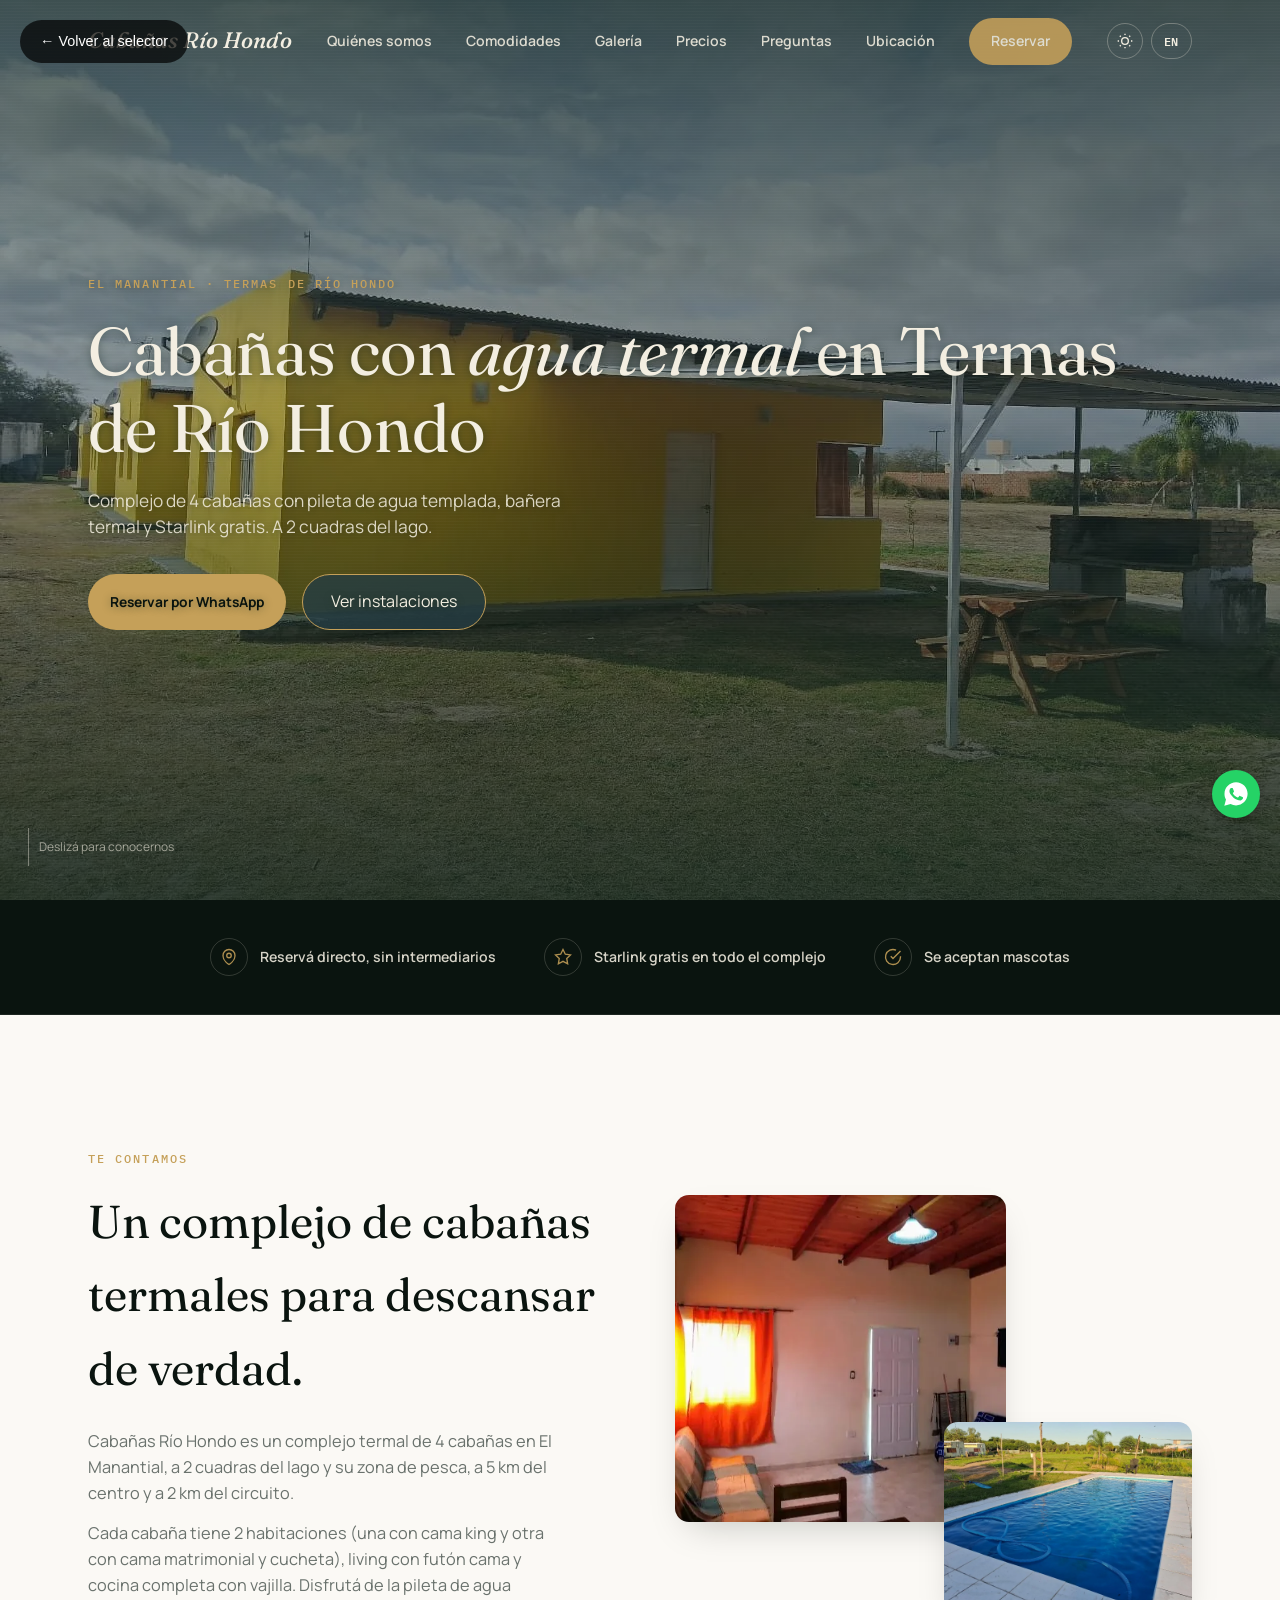
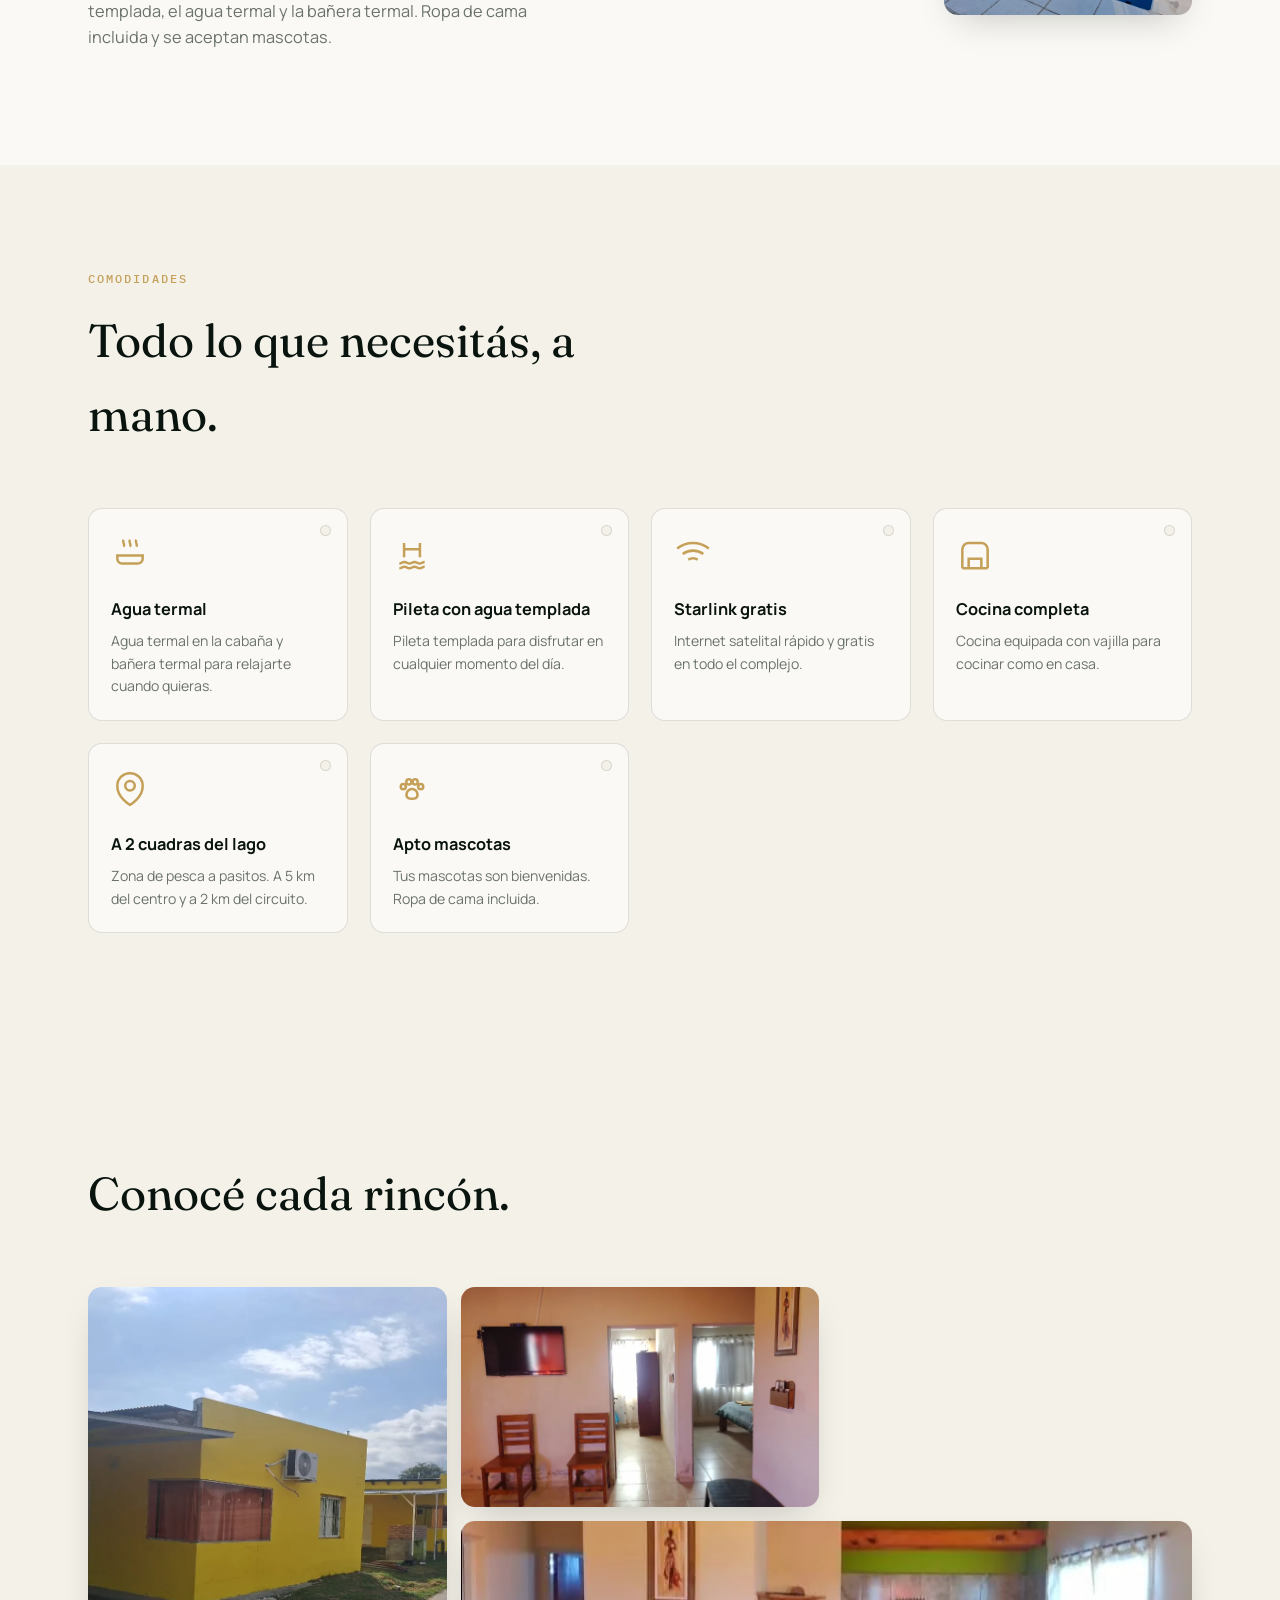
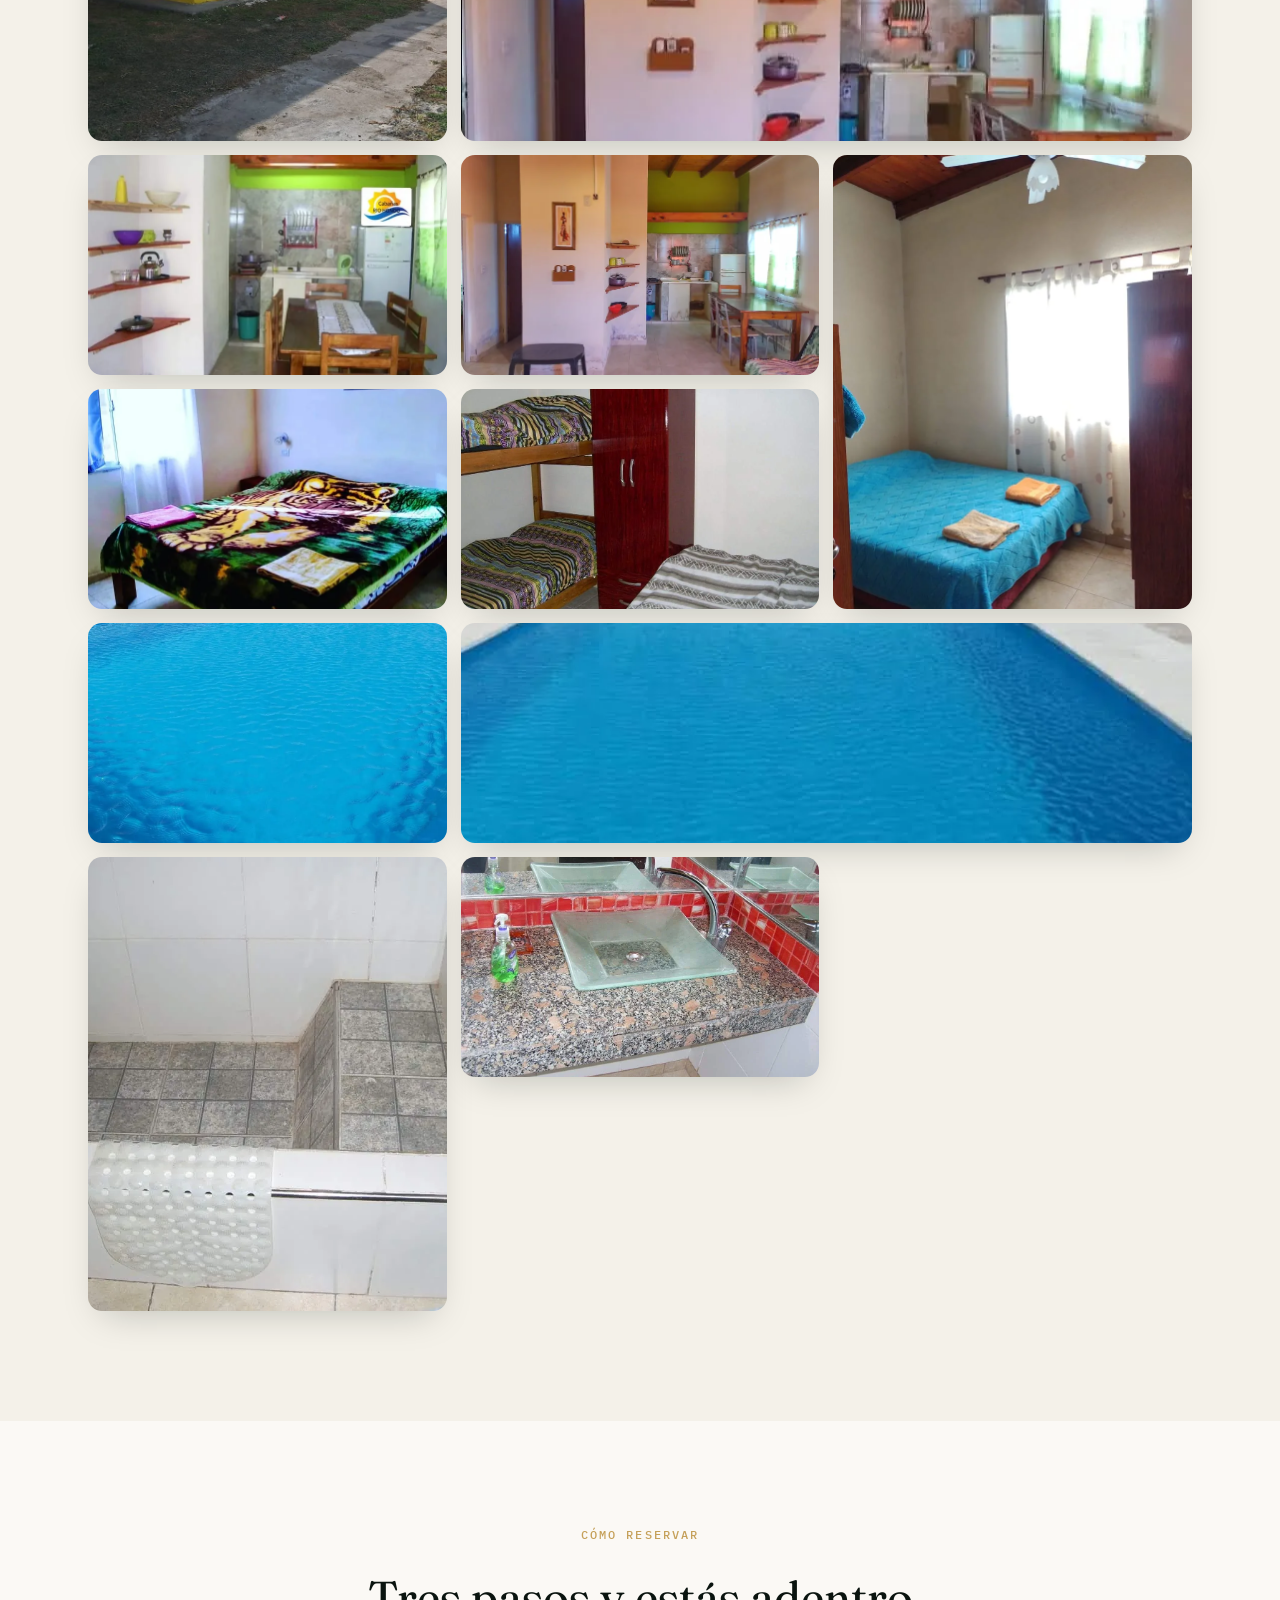
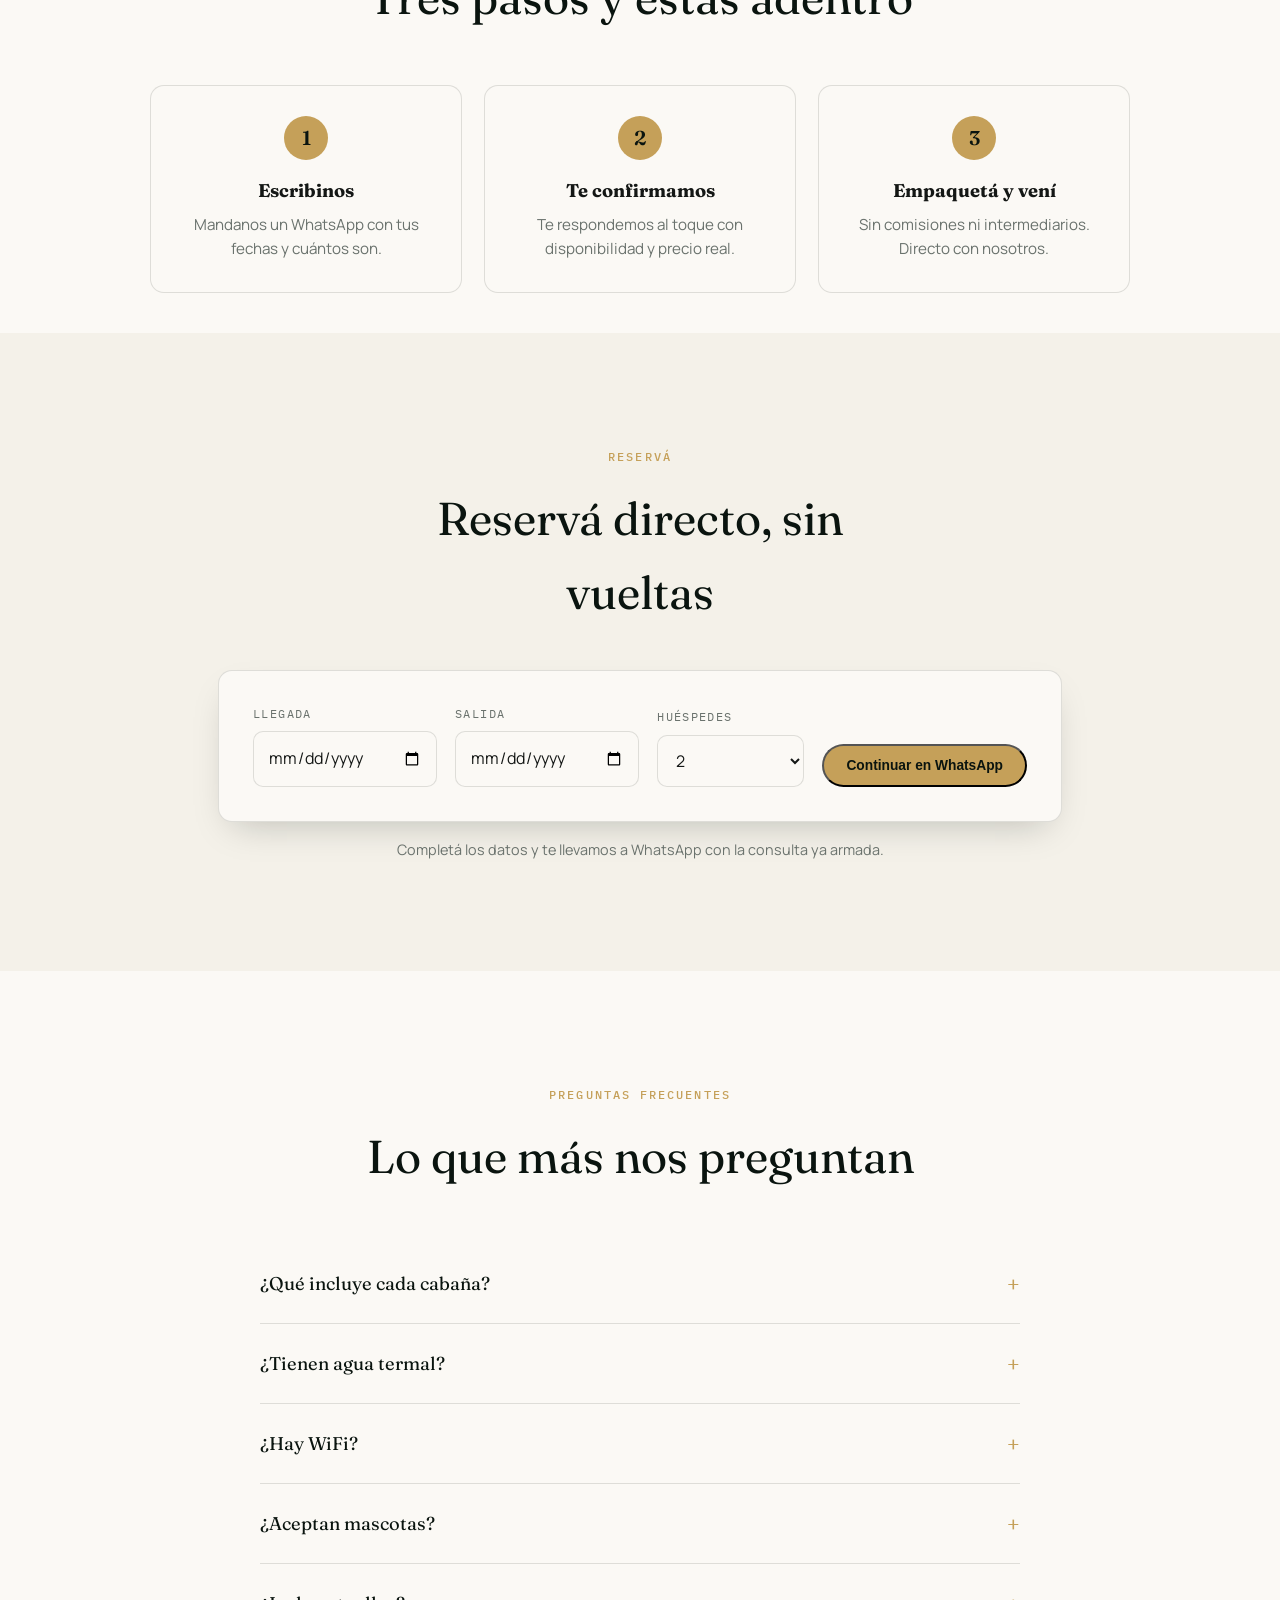
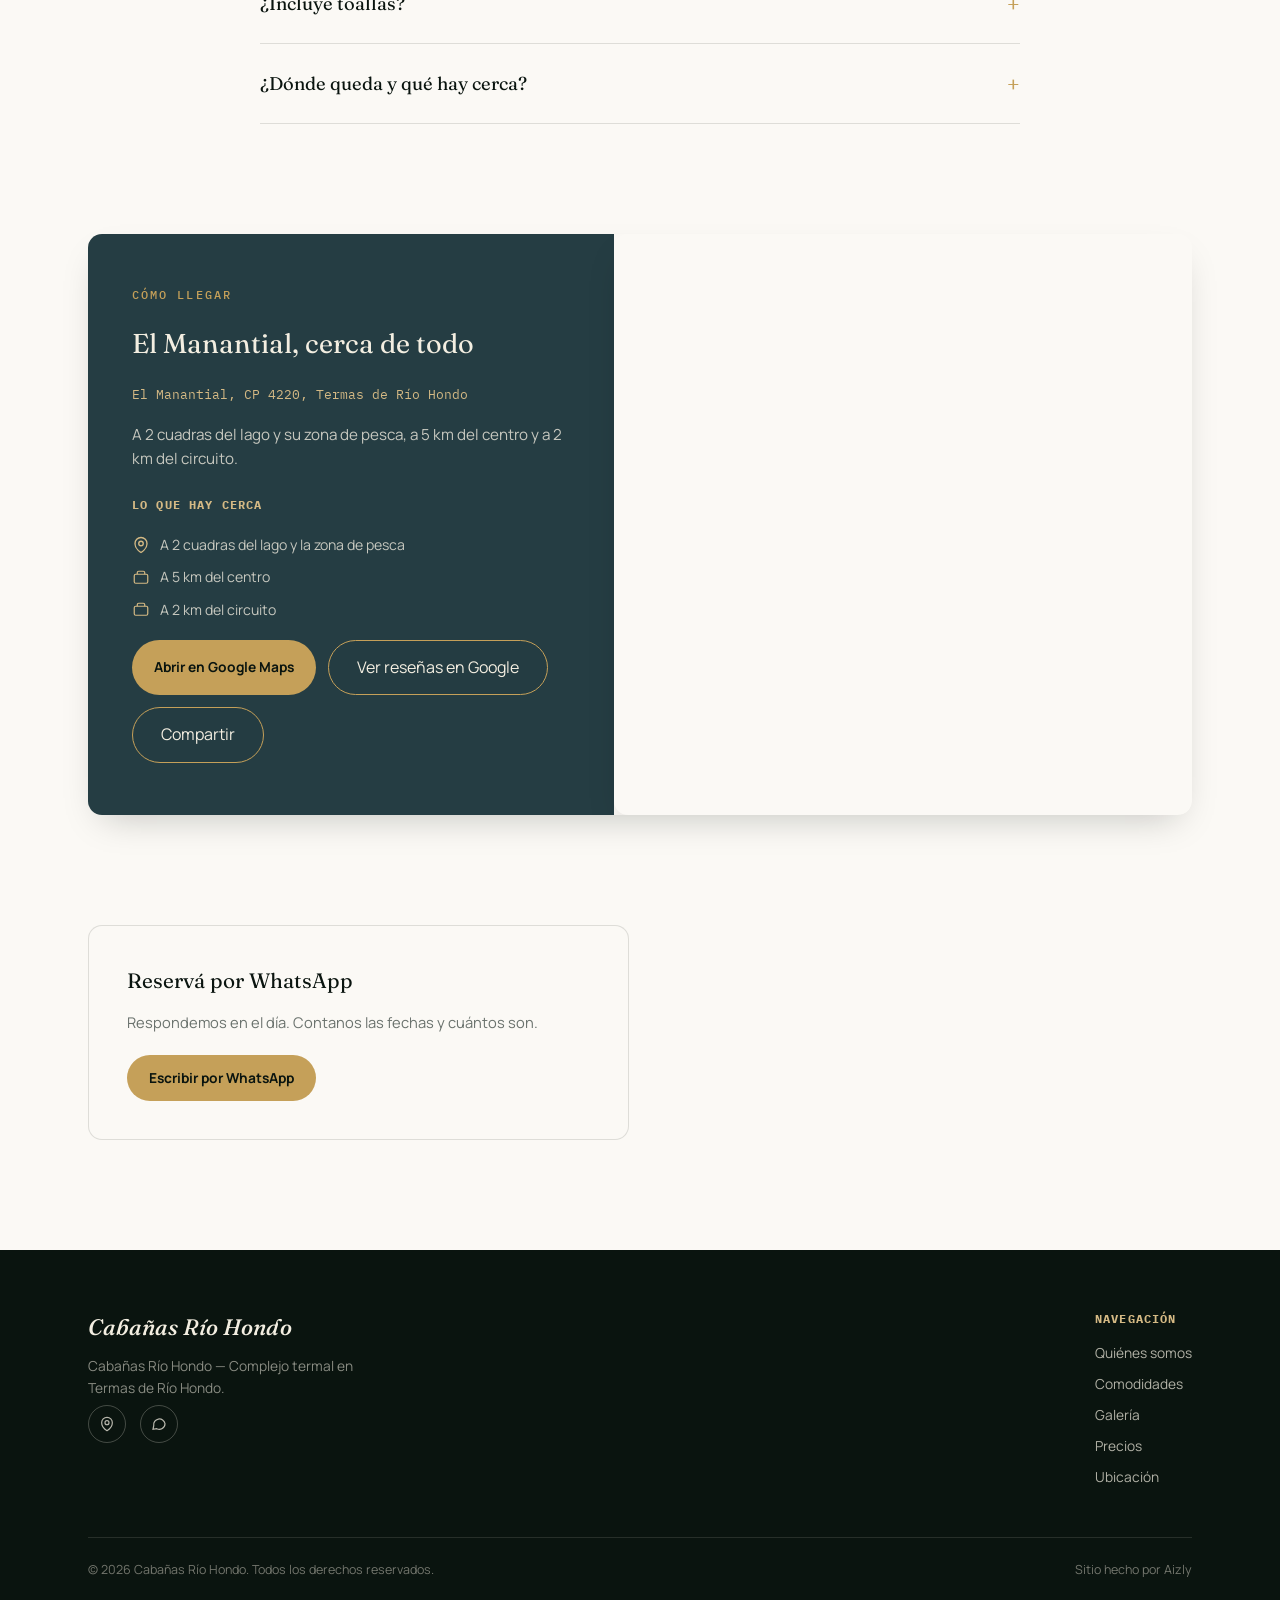
==== commit 8494fa51: "SEO: robots/noindex previews, sitemap, llms.txt, vercel.json, schema enriquecido, video optimizado 2" ====
--- a/preview-A.html
+++ b/preview-A.html
@@ -4,6 +4,7 @@
 <head>
   <meta charset="UTF-8">
   <meta name="viewport" content="width=device-width, initial-scale=1.0">
+  <meta name="robots" content="noindex,follow">
   <title id="meta-title">Cargando...</title>
   <meta name="description" id="meta-description" content="">
   <link rel="canonical" href="">
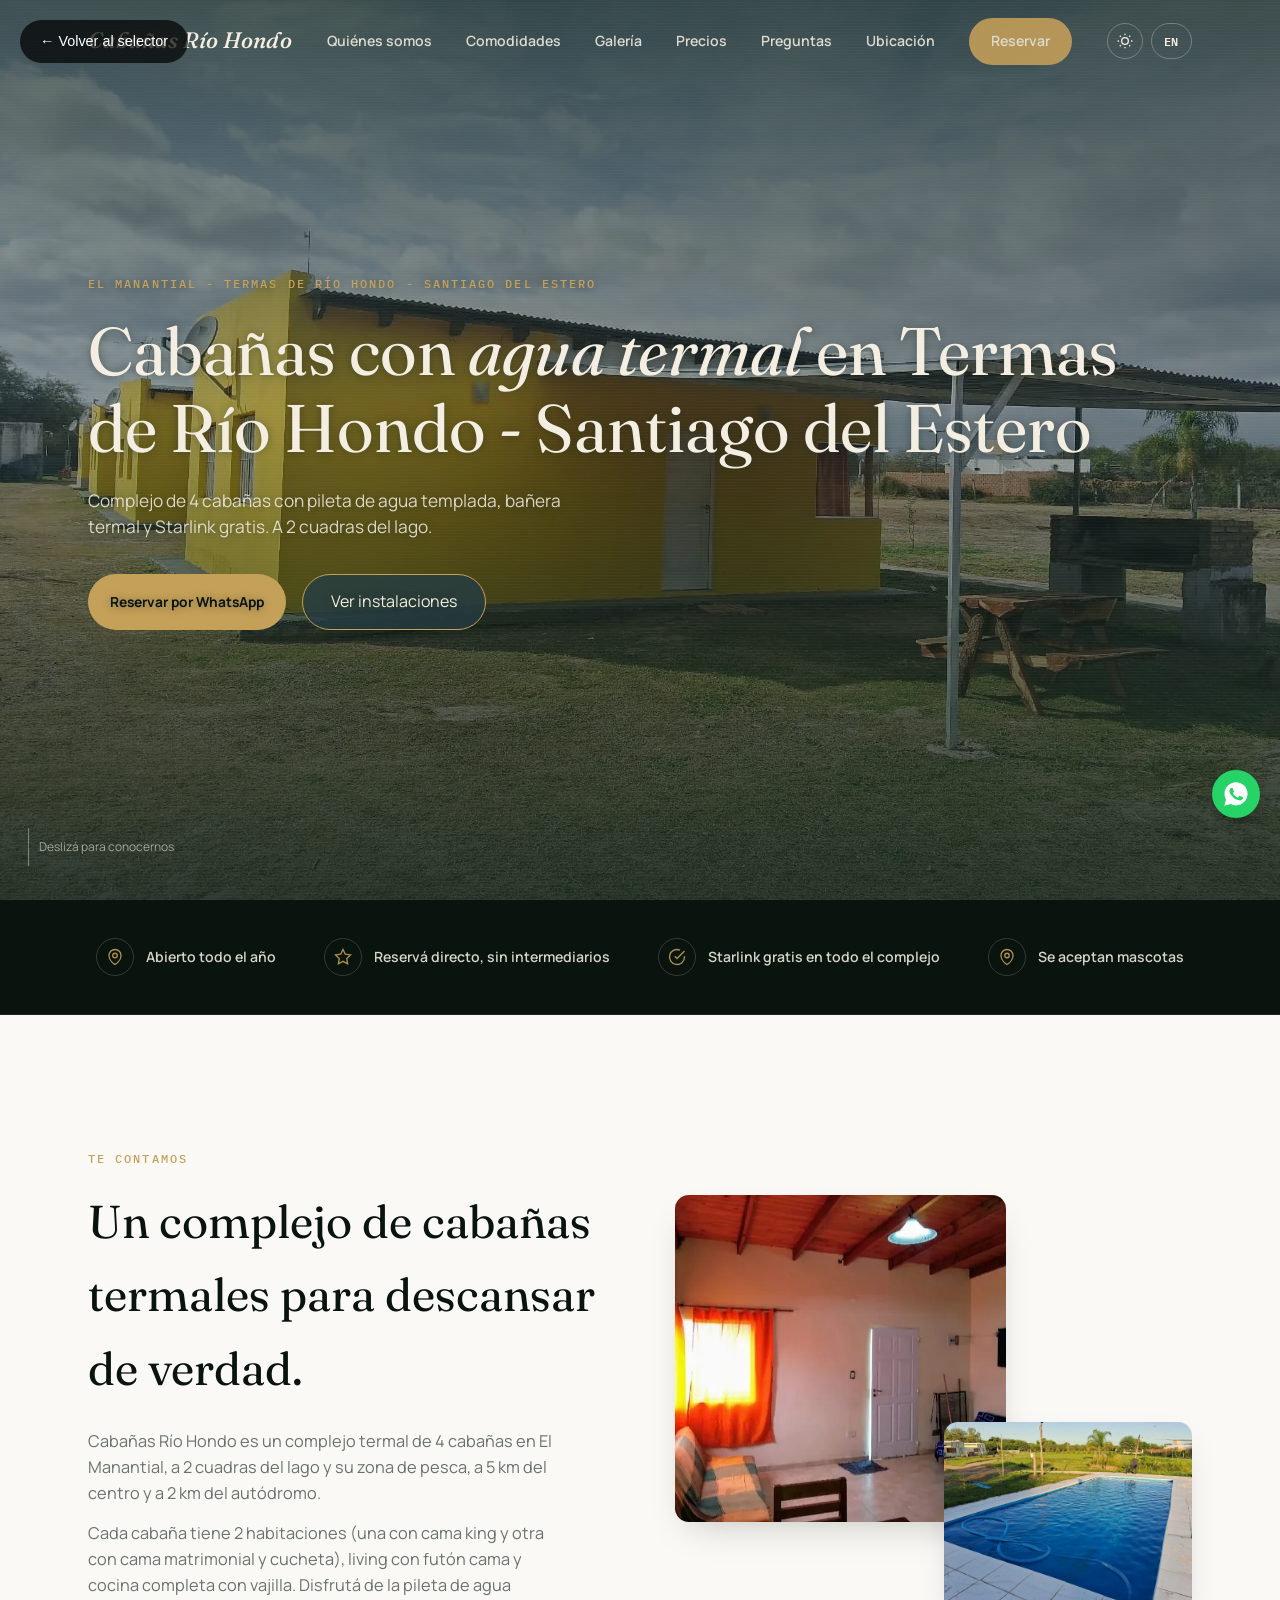
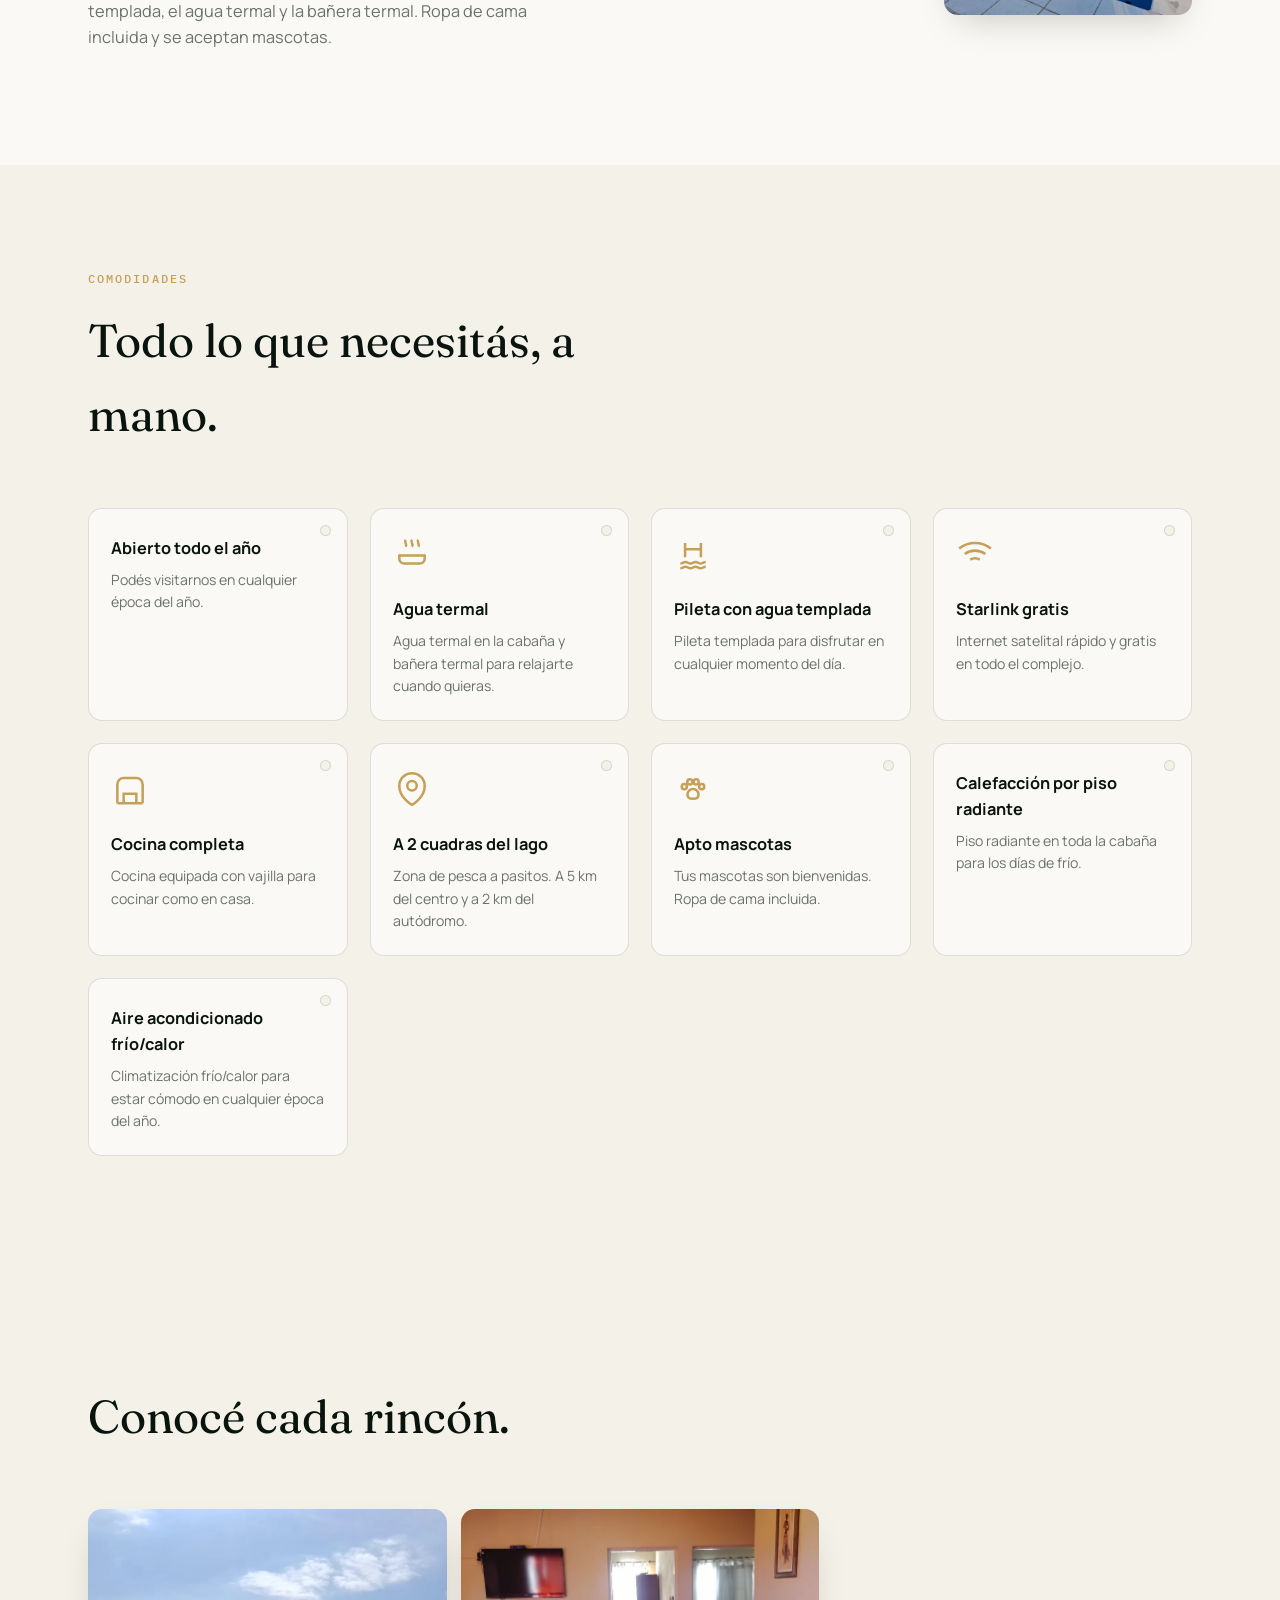
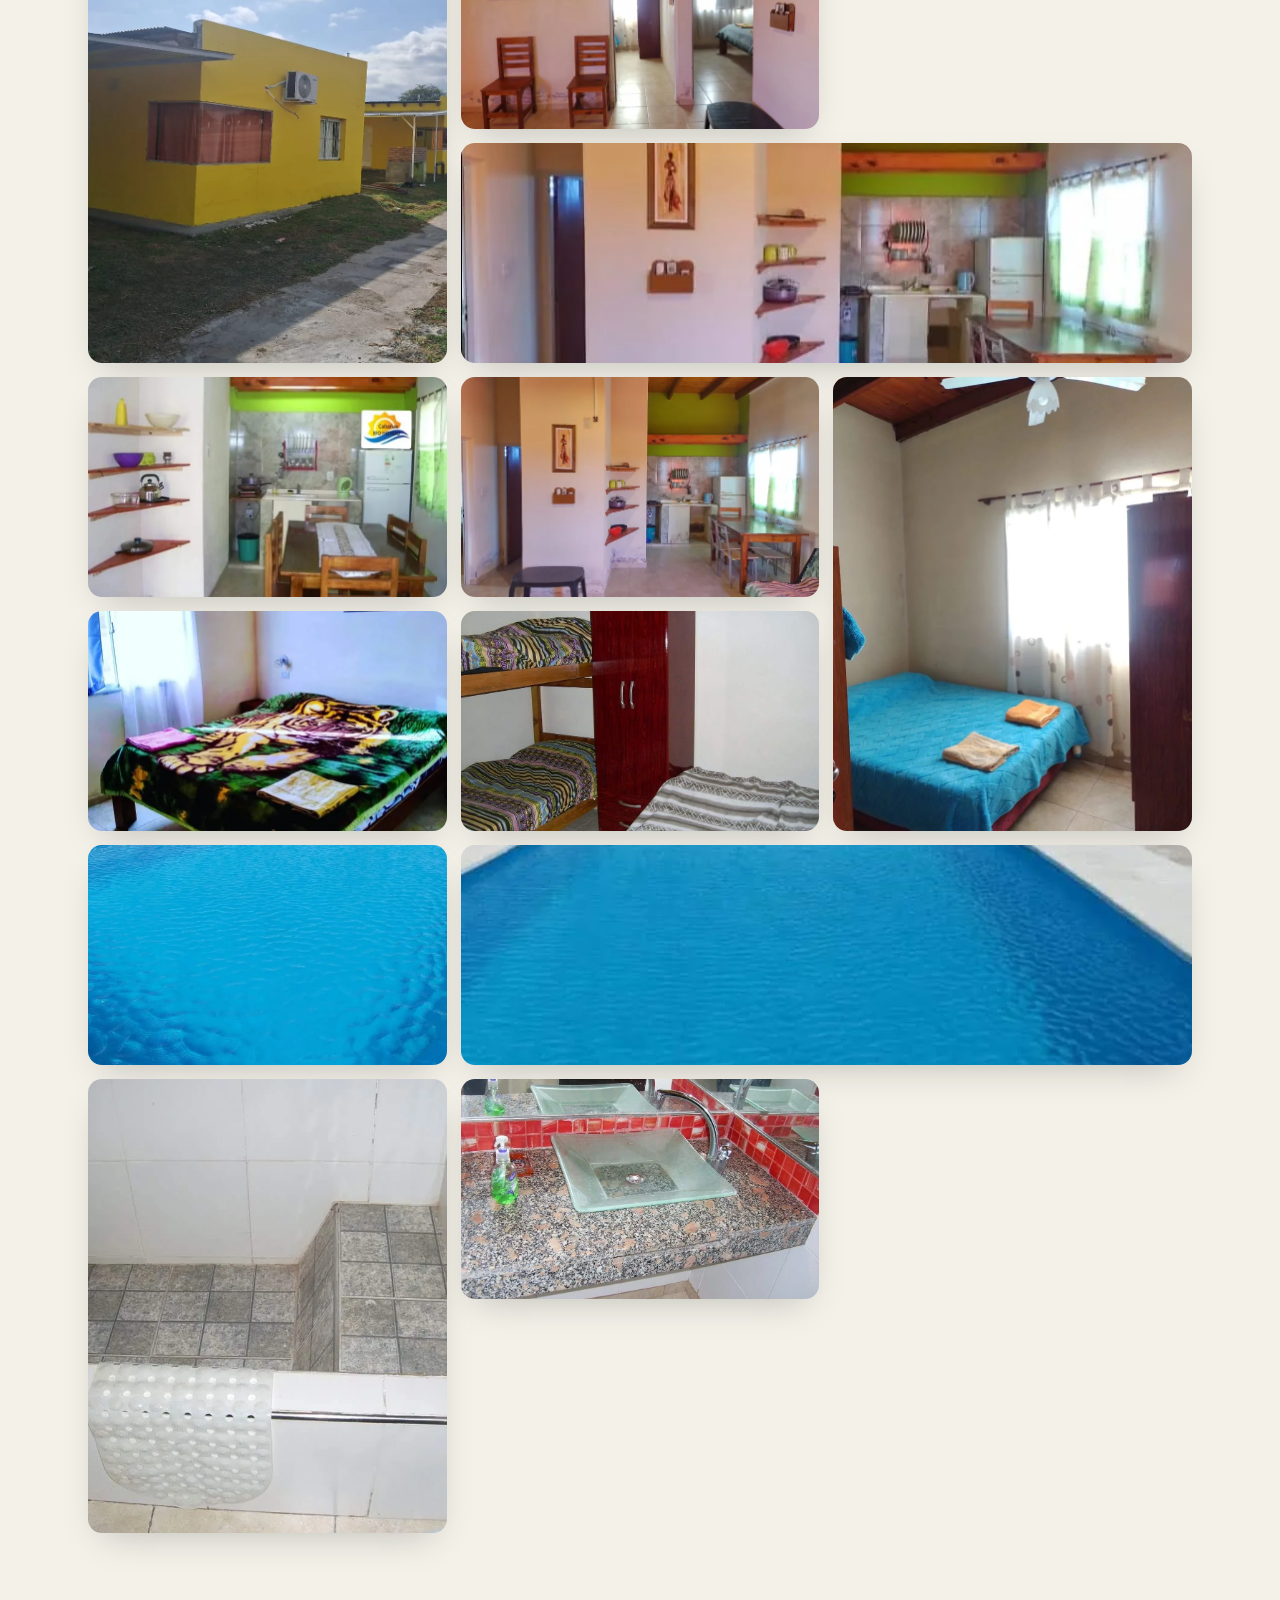
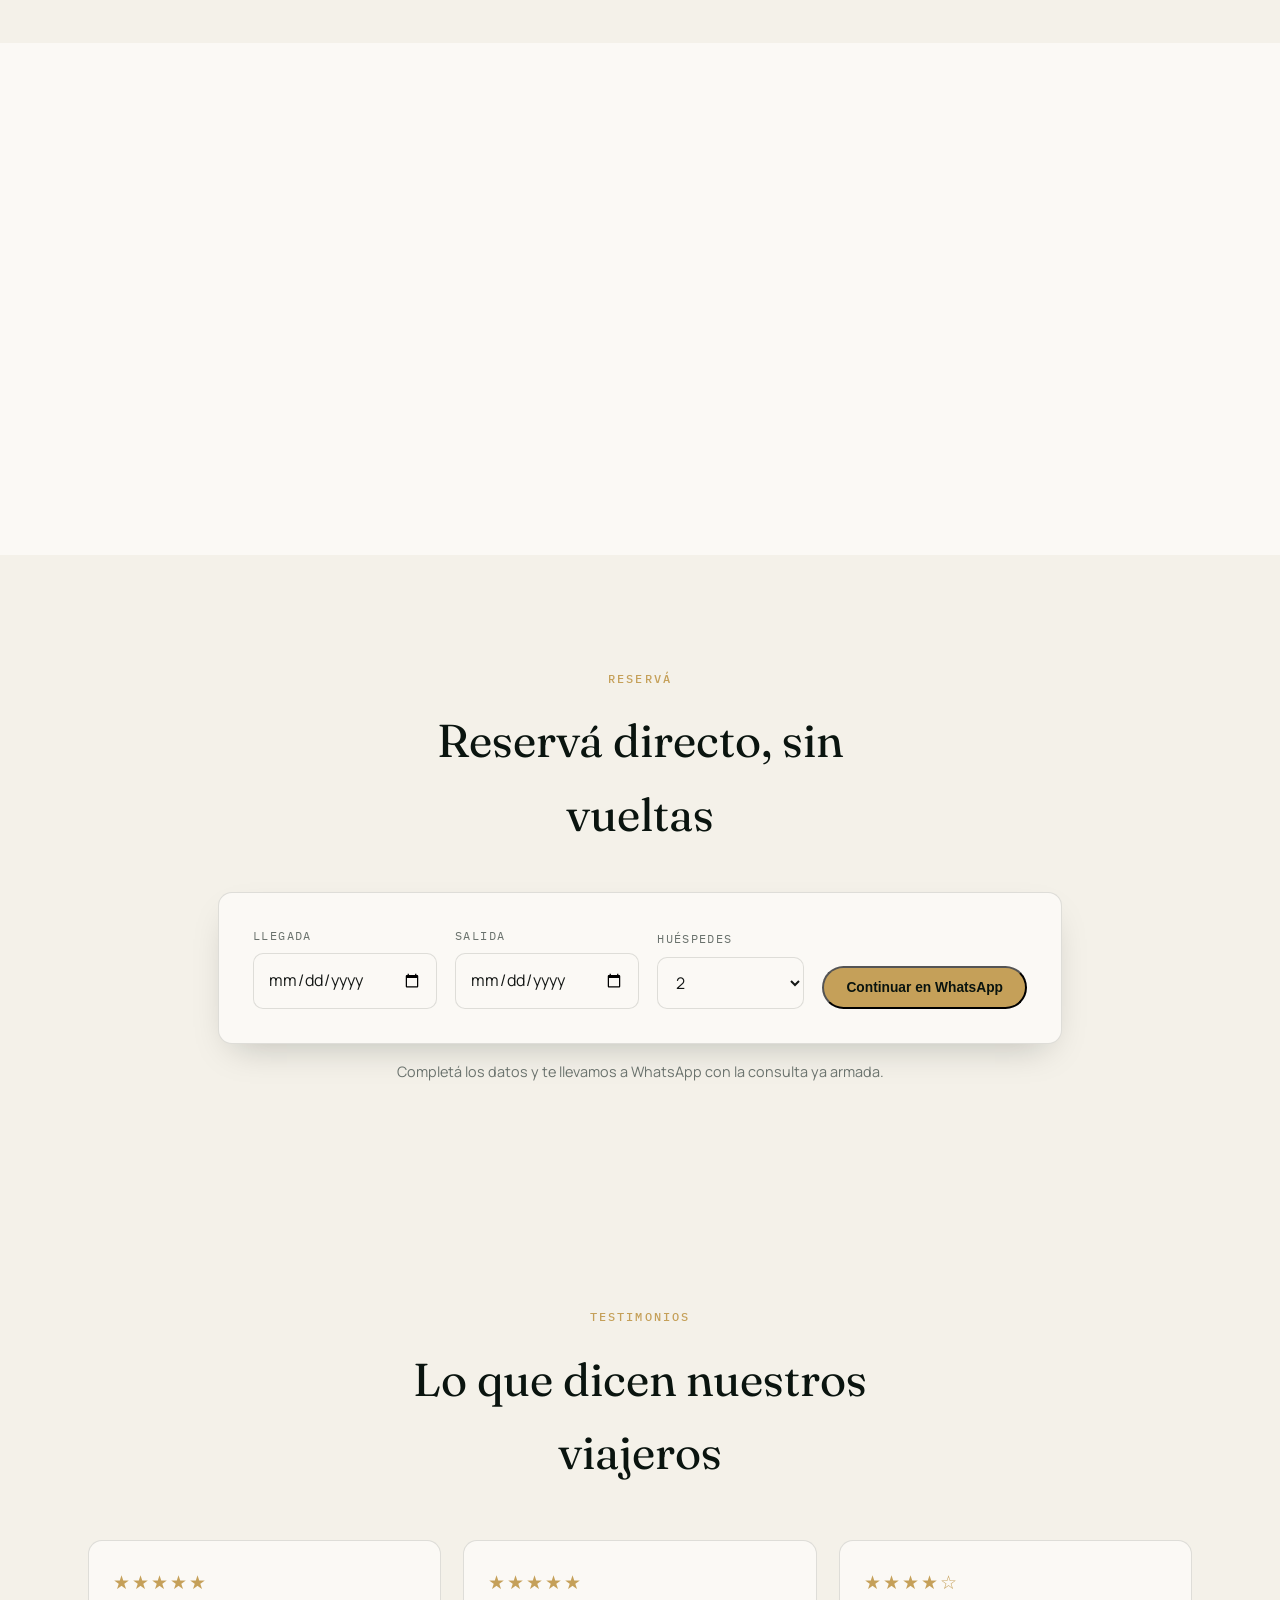
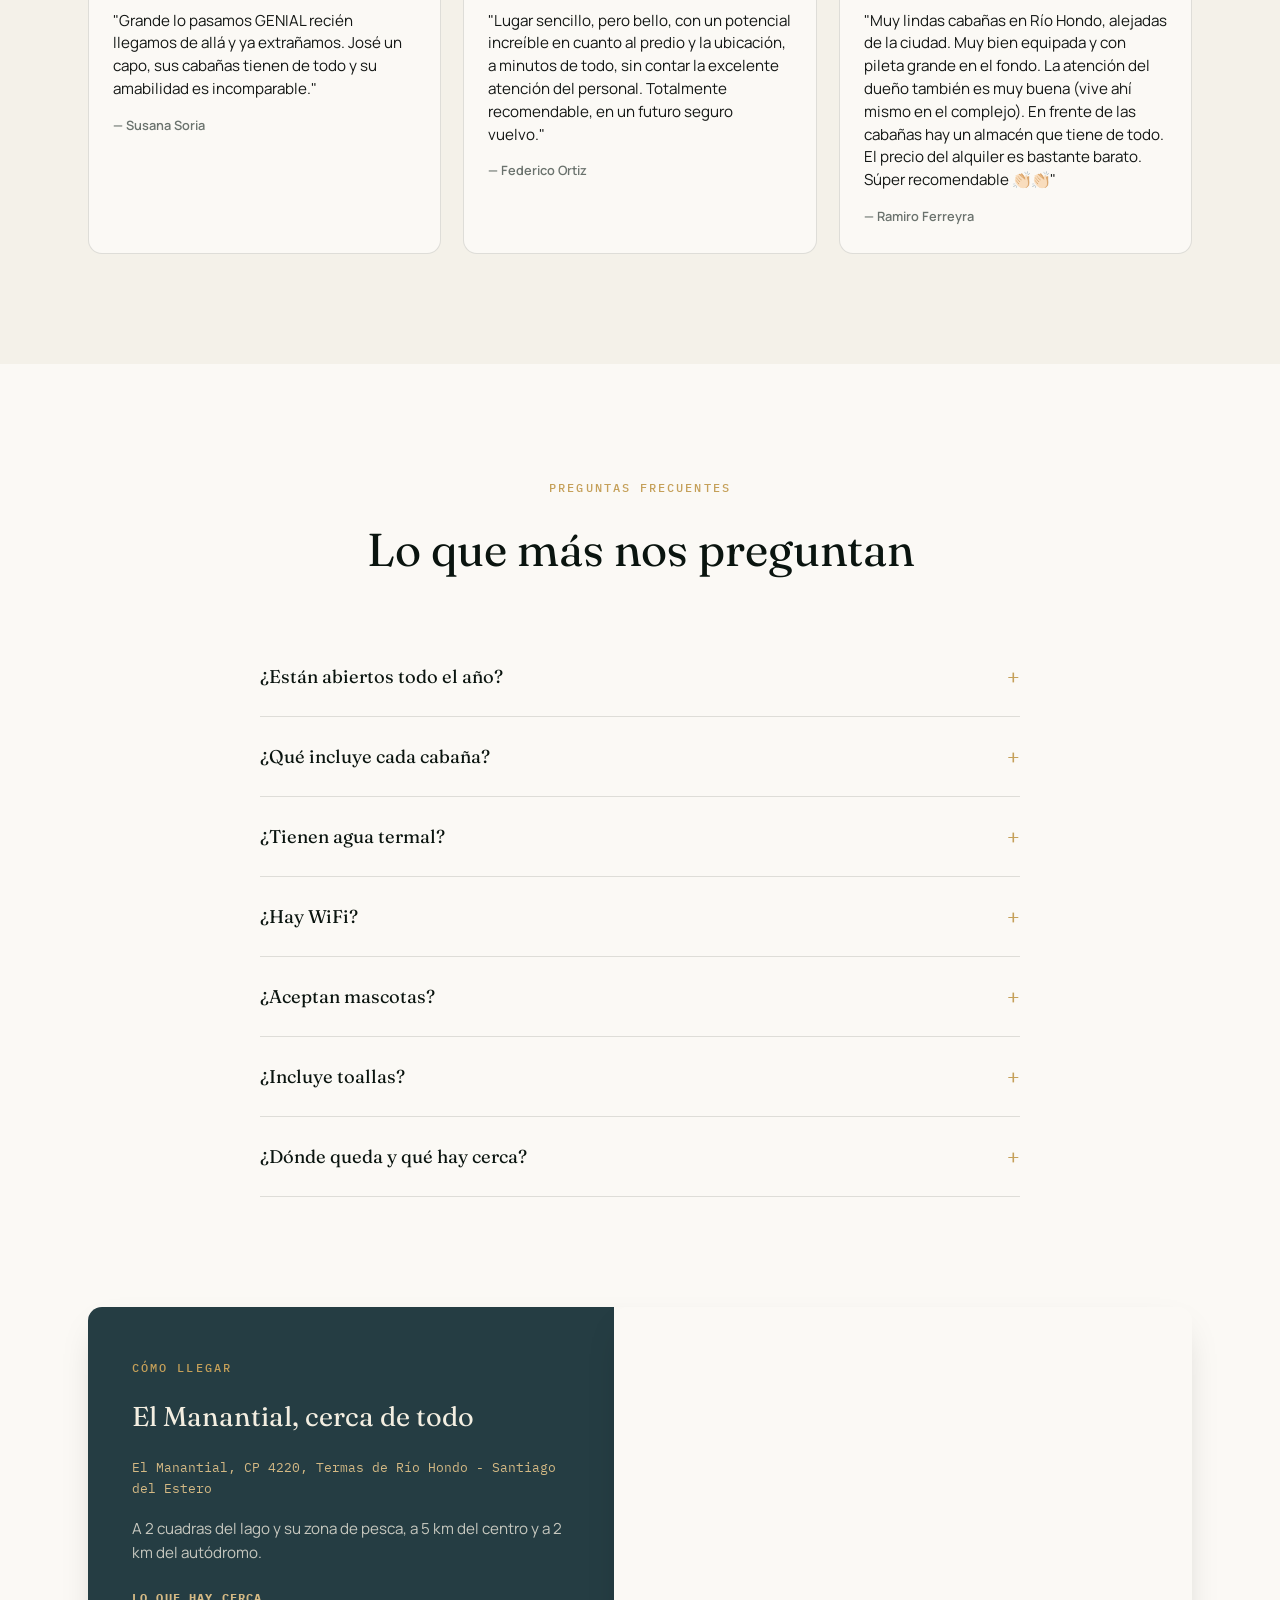
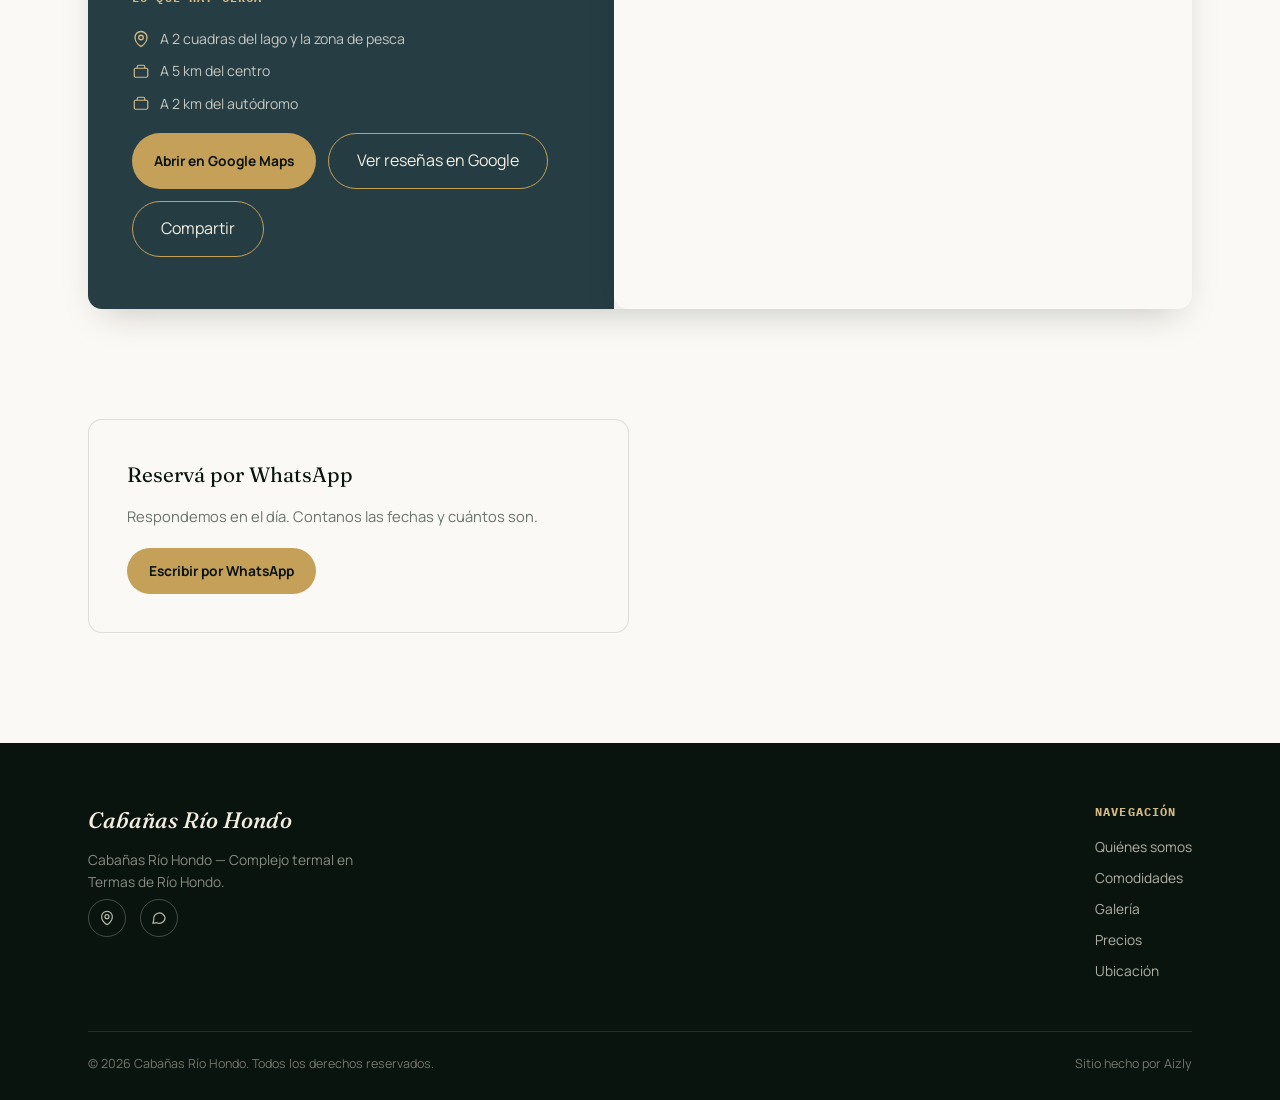
==== commit 5f6044e8: "Paso 3: 'Animate y venite' (era 'Empaquetá y vení') en ES/EN; nuevas caracteristicas: calefaccion po" ====
--- a/preview-A.html
+++ b/preview-A.html
@@ -1927,7 +1927,7 @@
         </div>
         <div class="step-card">
           <div class="step-num">3</div>
-          <h3 id="step3-title">Empaquetá y vení</h3>
+          <h3 id="step3-title">Animate y venite</h3>
           <p id="step3-text">Sin comisiones ni intermediarios. Directo con nosotros.</p>
         </div>
       </div>
